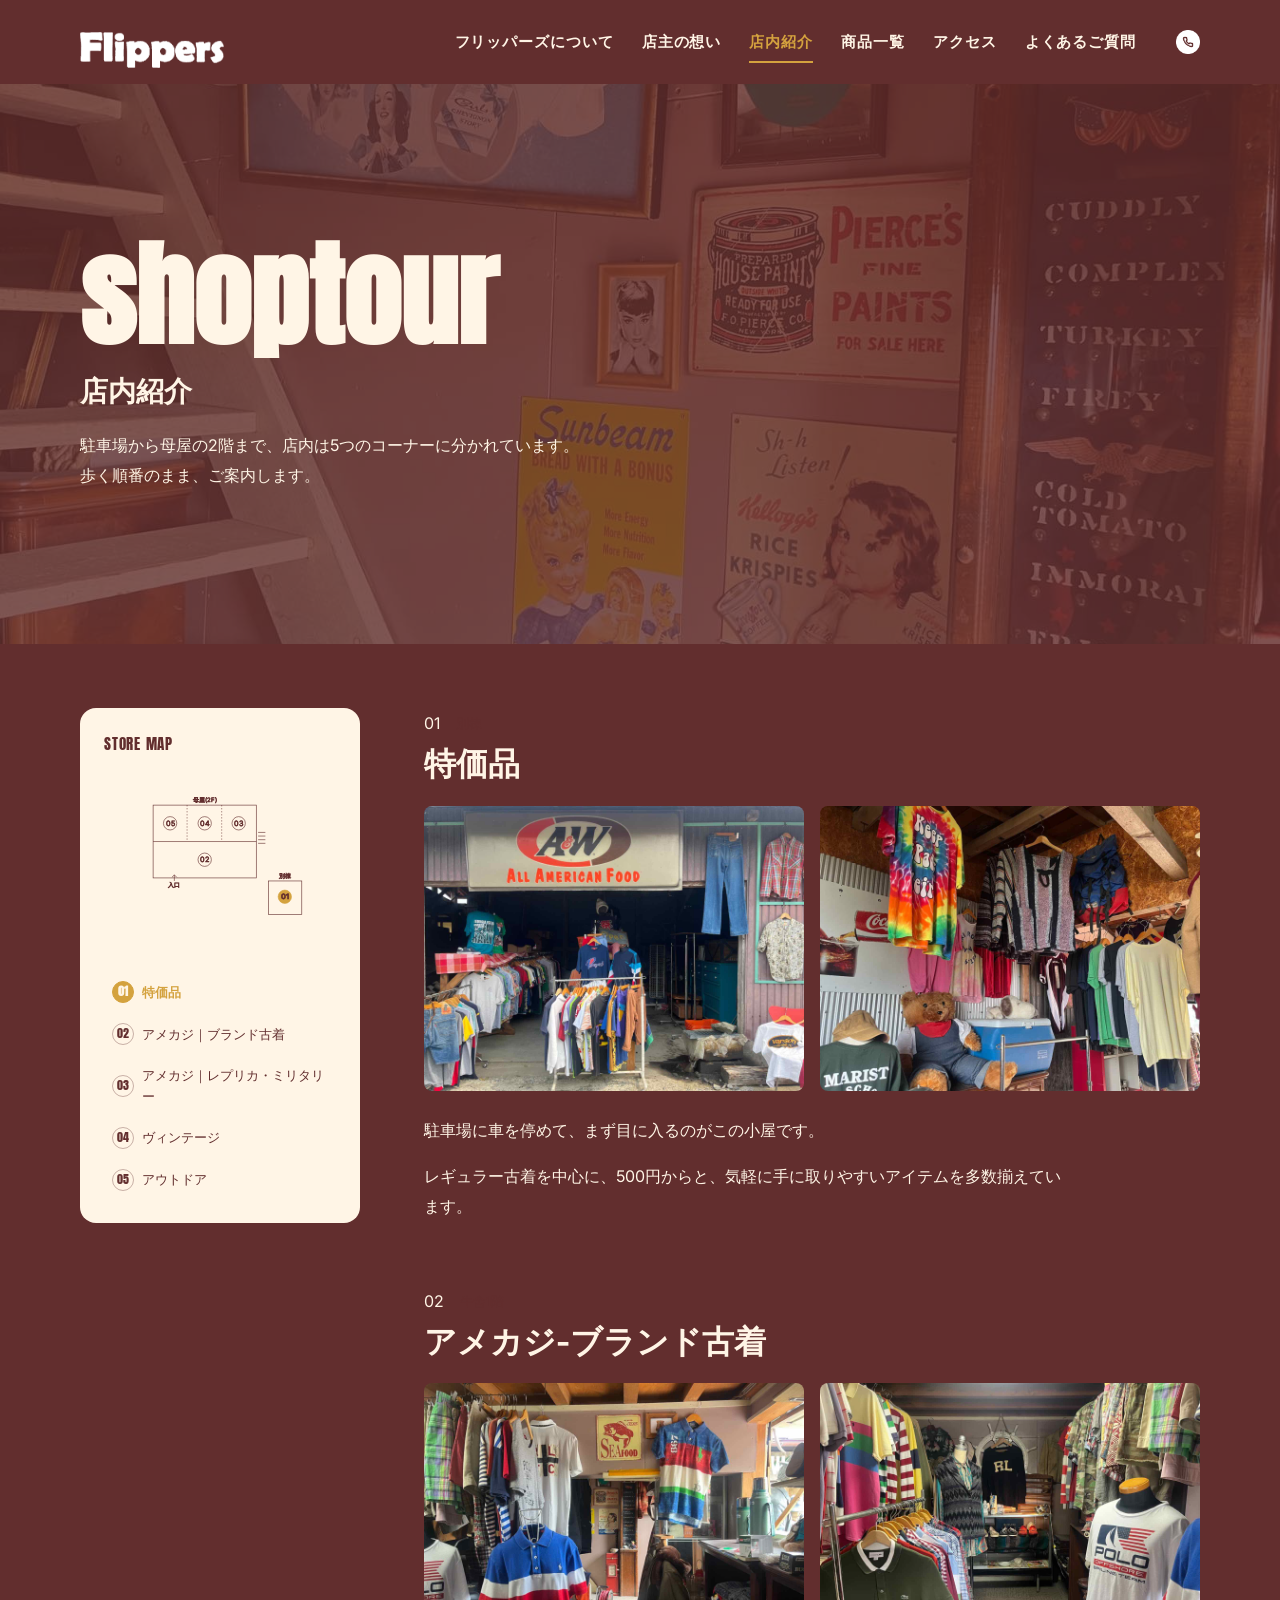
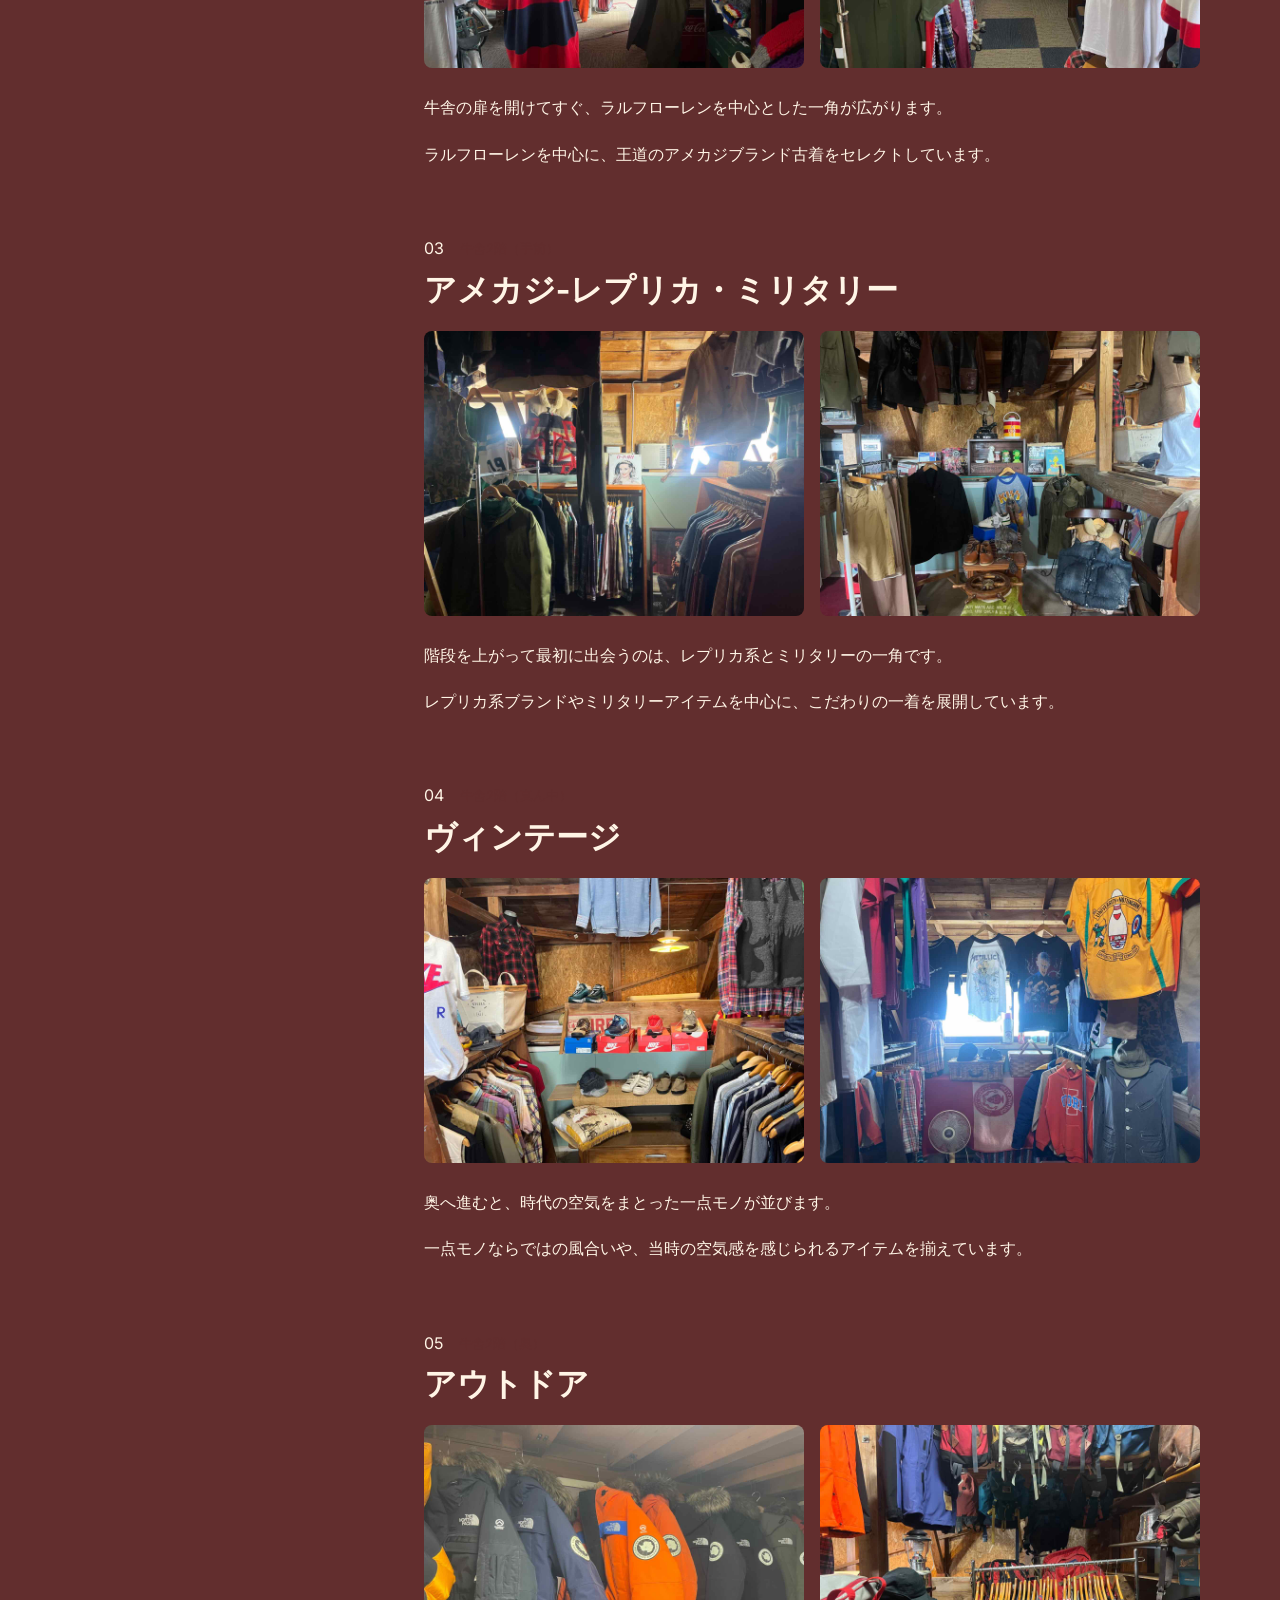
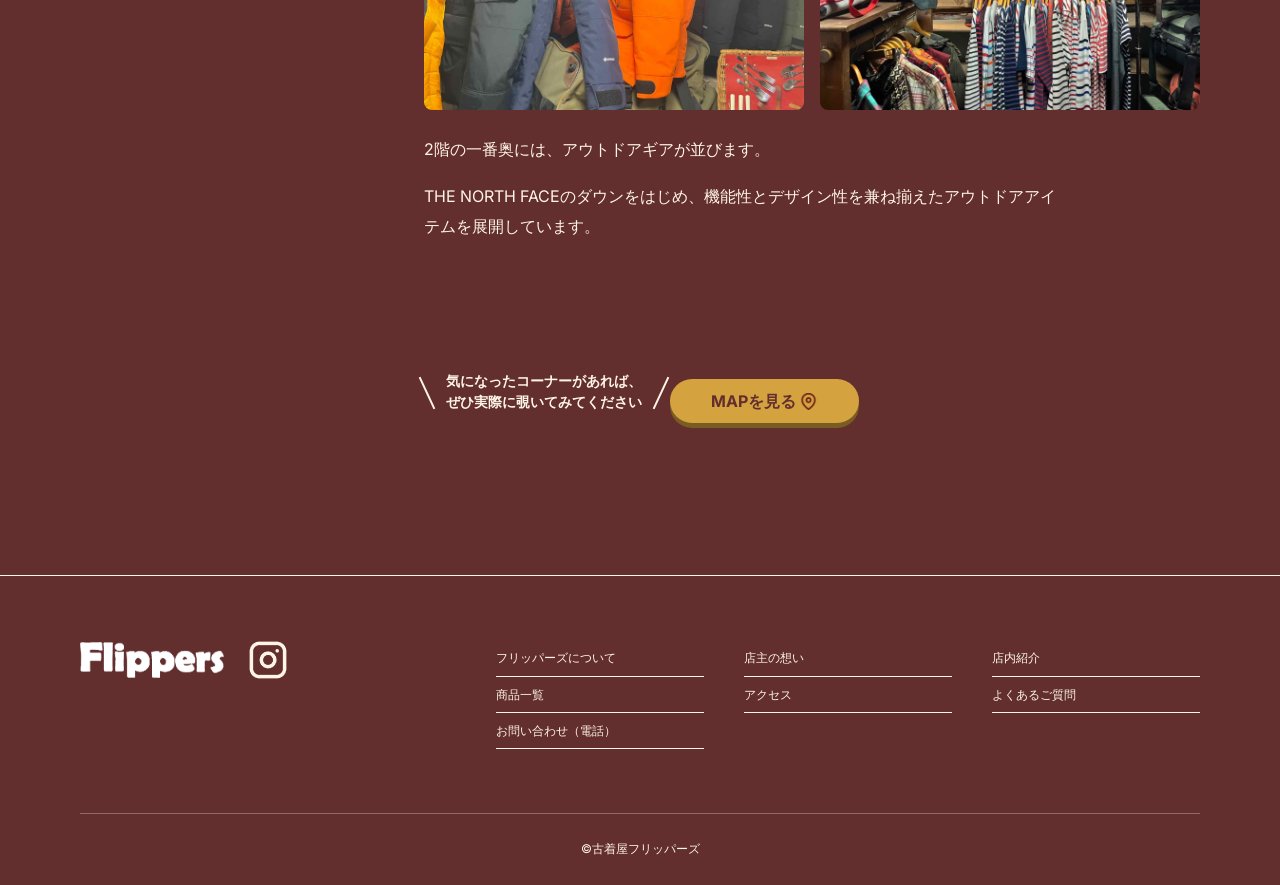
==== About.html @ 7cb89eba "PC版レスポンシブ修正とレビュー指摘の対応 - FV: ナビを日本語のみに、営業時間をスマホ同様のグラデーション帯に - About: テキスト左・写真右、店内散策を1枚ずつ表示 - 店内紹介のMAP" ====
<!DOCTYPE html>
<html lang="ja">

<head>
    <meta charset="UTF-8">
    <meta name="viewport" content="width=device-width, initial-scale=1.0">
    <title>店内紹介｜古着屋フリッパーズ（宮城県登米市）</title>
    <meta name="description" content="牛舎を改装した古着屋フリッパーズの店内を、歩く順番にご紹介。1階・2階・別棟のコーナーと店内マップで、来店前に雰囲気をつかめます。">
    <meta property="og:type" content="website">
    <meta property="og:site_name" content="古着屋フリッパーズ">
    <meta property="og:title" content="店内紹介｜古着屋フリッパーズ（宮城県登米市）">
    <meta property="og:description" content="牛舎を改装した古着屋フリッパーズの店内を、歩く順番にご紹介。1階・2階・別棟のコーナーと店内マップで、来店前に雰囲気をつかめます。">
    <meta property="og:image" content="images/shoptour.top.jpg">
    <link rel="preconnect" href="https://fonts.googleapis.com">
    <link rel="preconnect" href="https://fonts.gstatic.com" crossorigin>
    <link rel="stylesheet" href="https://fonts.googleapis.com/css2?family=Anton&family=Inter:wght@400;700&display=swap">
    <link rel="icon" href="images/logo.png">
    <link rel="stylesheet" href="./About.css?v=4">
    <link rel="stylesheet" href="./common.css?v=4">
    <script src="https://code.jquery.com/jquery-3.7.1.min.js"></script>
    <script src="https://cdn.jsdelivr.net/npm/swiper@11/swiper-bundle.min.js"></script>
    <script src="java.js?v=4" defer></script>
</head>

<body>
    <!-- ヘッダー -->
    <header id="header">
        <button class="menu-button" aria-expanded="false" aria-controls="drawer">
            <span></span>
            <span></span>
            <span></span>
        </button>

        <div class="drawer-scrim" aria-hidden="true"></div>

        <nav id="drawer" class="drawer" aria-hidden="true">
            <div class="menu-button-flex">
                <!-- 閉じるボタン -->
                <button class="menu-close" aria-label="メニューを閉じる">
                    <span></span>
                    <span></span>
                </button>

                <a href="./index.html"><img src="images/logo.png" class="logo" alt="FLIPPERS"></a>
            </div>

            <ul>
                <li class="menu-button-list"><a href="./index.html#about">フリッパーズについて</a></li>
                <li class="menu-button-list"><a href="./index.html#message">店主の想い</a></li>
                <li class="menu-button-list"><a href="./About.html">店内紹介</a></li>
                <li class="menu-button-list"><a href="./item.html">商品一覧</a></li>
                <li class="menu-button-list"><a href="./index.html#access">アクセス</a></li>
                <li class="menu-button-list"><a href="./index.html#question">よくあるご質問</a></li>
            </ul>
            <div class="menu-button-sns"><a
                    href="https://www.instagram.com/flippers.2013?igsi=MXhiY3dkOThjYTZrcA%3D%3D&utm_source=qr">
                    <img src="images/Instagram.png" alt="sns"></a></div>
        </nav>
        <h1>
            <a href="./index.html"><img src="images/logo.png" class="logo" alt="FLIPPERS"></a>
        </h1>
        <nav class="gnav" aria-label="グローバルナビ">
            <ul class="gnav-list">
                <li><a href="./index.html#about"><span class="gnav-ja">フリッパーズについて</span></a></li>
                <li><a href="./index.html#message"><span class="gnav-ja">店主の想い</span></a></li>
                <li><a href="./About.html" aria-current="page"><span class="gnav-ja">店内紹介</span></a></li>
                <li><a href="./item.html"><span class="gnav-ja">商品一覧</span></a></li>
                <li><a href="./index.html#access"><span class="gnav-ja">アクセス</span></a></li>
                <li><a href="./index.html#question"><span class="gnav-ja">よくあるご質問</span></a></li>
            </ul>
        </nav>
        <a href="tel:00000000000" class="phone-link" aria-label="電話をかける（000-0000-0000）"><img src="images/phone.png" class="phone" alt=""></a>

    </header>
    <!-- ヘッダー -->
    <!-- mv -->
    <main>

        <section class="mv">
            <img src="images/shoptour.top.jpg" alt="top">
            <div class="title-box">
                <h2 class="mv-title">shoptour
                </h2>
                <h3 class="sub-title">店内紹介</h3>
                <p class="title-box-text">駐車場から母屋の2階まで、店内は5つのコーナーに分かれています。
                    <br>歩く順番のまま、ご案内します。
                </p>
            </div>

        </section>
        <!-- mv -->
        <!-- メイン -->
        <div class="shop-layout">
            <aside class="sidebar" aria-label="店内マップ">
                <div class="sidebar-title">STORE MAP</div>
                <div class="fm-wrap">
                    <svg width="100%" viewBox="0 0 290 200">
                        <rect x="15" y="15" width="170" height="120" fill="none" stroke="var(--line)" stroke-width="1" />
                        <line x1="15" y1="75" x2="185" y2="75" stroke="var(--line)" stroke-width="1" />
                        <line x1="71" y1="15" x2="71" y2="75" stroke="var(--line)" stroke-width="1"
                            stroke-dasharray="2 3" />
                        <line x1="128" y1="15" x2="128" y2="75" stroke="var(--line)" stroke-width="1"
                            stroke-dasharray="2 3" />
                        <path d="M188 60L200 60M188 66L200 66M188 72L200 72M188 78L200 78" stroke="var(--ink-soft)"
                            stroke-width="1" />
                        <rect x="205" y="140" width="55" height="55" fill="none" stroke="var(--line)" stroke-width="1" />
                        <text x="100" y="10" text-anchor="middle" font-size="10" fill="var(--ink-soft)">母屋(2F)</text>
                        <text x="232" y="135" text-anchor="middle" font-size="10" fill="var(--ink-soft)">別棟</text>
                        <text x="50" y="150" text-anchor="middle" font-size="10" fill="var(--ink-soft)">入口</text>
                        <line x1="50" y1="140" x2="50" y2="130" stroke="#622E2E" stroke-width="1" />
                        <path d="M46 134 L50 130 L54 134" fill="none" stroke="#622E2E" stroke-width="1" />

                        <g class="fm-marker" id="fm1-01" data-corner="01">
                            <circle cx="232" cy="166" r="11" /><text x="233" y="170" text-anchor="middle">01</text>
                        </g>
                        <g class="fm-marker" id="fm1-02" data-corner="02">
                            <circle cx="100" cy="105" r="11" /><text x="100" y="109" text-anchor="middle">02</text>
                        </g>
                        <g class="fm-marker" id="fm1-03" data-corner="03">
                            <circle cx="156" cy="45" r="11" /><text x="156" y="49" text-anchor="middle">03</text>
                        </g>
                        <g class="fm-marker" id="fm1-04" data-corner="04">
                            <circle cx="100" cy="45" r="11" /><text x="100" y="49" text-anchor="middle">04</text>
                        </g>
                        <g class="fm-marker" id="fm1-05" data-corner="05">
                            <circle cx="43" cy="45" r="11" /><text x="43" y="49" text-anchor="middle">05</text>
                        </g>
                    </svg>
                </div>
                <ul class="fm-nav fm-nav-side">
                    <li><a href="#sec01" data-corner="01"><span class="num">01</span>特価品</a></li>
                    <li><a href="#sec02" data-corner="02"><span class="num">02</span>アメカジ｜ブランド古着</a></li>
                    <li><a href="#sec03" data-corner="03"><span class="num">03</span>アメカジ｜レプリカ・ミリタリー</a></li>
                    <li><a href="#sec04" data-corner="04"><span class="num">04</span>ヴィンテージ</a></li>
                    <li><a href="#sec05" data-corner="05"><span class="num">05</span>アウトドア</a></li>
                </ul>
            </aside>
            <div class="shop-content">
                <section class="shop-box" id="sec01">
                    <p class="sec-number">01 <span class="wrapper">別棟</span></p>
                    <h3 class="sub-title">特価品</h3>
                    <div class="img-flex">
                        <img loading="lazy" src="images/About2.jpeg" alt="特価品１">
                        <img loading="lazy" src="images/shoptour.tokkahin.jpg" alt="特価品２">
                    </div>
                    <p class="shop-box-text">駐車場に車を停めて、まず目に入るのがこの小屋です。</p>
                    <p>レギュラー古着を中心に、500円からと、気軽に手に取りやすいアイテムを多数揃えています。</p>
                </section>

                <section class="shop-box" id="sec02">
                    <p class="sec-number">02 <span class="wrapper">牛舎1階</span></p>
                    <h3 class="sub-title">アメカジ-ブランド古着</h3>
                    <div class="img-flex">
                        <img loading="lazy" src="images/shoptour.amekaji.jpeg" alt="アメカジ１">
                        <img loading="lazy" src="images/About3.jpeg" alt="アメカジ２">
                    </div>
                    <p class="shop-box-text">牛舎の扉を開けてすぐ、ラルフローレンを中心とした一角が広がります。</p>
                    <p>ラルフローレンを中心に、王道のアメカジブランド古着をセレクトしています。</p>
                </section>

                <section class="shop-box" id="sec03">
                    <p class="sec-number">03 <span class="wrapper">牛舎2階（手前）</span></p>
                    <h3 class="sub-title">アメカジ-レプリカ・ミリタリー</h3>
                    <div class="img-flex">
                        <img loading="lazy" src="images/shoptour.amekaji2.jpeg" alt="アメカジ3">
                        <img loading="lazy" src="images/shoptour.amekaji3.jpg" alt="アメカジ4">
                    </div>
                    <p class="shop-box-text">階段を上がって最初に出会うのは、レプリカ系とミリタリーの一角です。</p>
                    <p>レプリカ系ブランドやミリタリーアイテムを中心に、こだわりの一着を展開しています。</p>
                </section>

                <section class="shop-box" id="sec04">
                    <p class="sec-number">04 <span class="wrapper">牛舎2階（真ん中）</span></p>
                    <h3 class="sub-title">ヴィンテージ</h3>
                    <div class="img-flex">
                        <img loading="lazy" src="images/shoptour.vintage.jpeg" alt="ヴィンテージ１">
                        <img loading="lazy" src="images/shoptour.vintage2.jpeg" alt="ヴィンテージ２">
                    </div>
                    <p class="shop-box-text">奥へ進むと、時代の空気をまとった一点モノが並びます。</p>
                    <p>一点モノならではの風合いや、当時の空気感を感じられるアイテムを揃えています。</p>
                </section>

                <section class="shop-box" id="sec05">
                    <p class="sec-number">05 <span class="wrapper">牛舎2階（奥）</span></p>
                    <h3 class="sub-title">アウトドア</h3>
                    <div class="img-flex">
                        <img loading="lazy" src="images/About4.jpeg" alt="アウトドア１">
                        <img loading="lazy" src="images/shoptour.outdor.jpeg" alt="アウトドア２">
                    </div>
                    <p class="shop-box-text">2階の一番奥には、アウトドアギアが並びます。</p>
                    <p>THE NORTH FACEのダウンをはじめ、機能性とデザイン性を兼ね揃えたアウトドアアイテムを展開しています。</p>
                </section>
            </div>
        </div>
    </main>

    <div class="about-cta-box">
        <p class="cta-text">気になったコーナーがあれば、
            <br>ぜひ実際に覗いてみてください
        </p>

        <div class="about-cta-btn">
            <a href="https://maps.app.goo.gl/2Ac7h8dpWxdJpaqP6" class="map">MAPを見る
                <img src="images/Map pin.png" class="map-icon" alt="map-icon">
            </a>
        </div>
    </div>

    <!-- モバイル向け: フローティングボタン + モーダル -->
    <button class="map-fab" id="map-fab-btn"><i>&#9737;</i>MAP</button>

    <div class="map-modal-overlay" id="map-modal-overlay">
        <div class="map-modal-box">
            <button class="map-modal-close" id="map-modal-close">×</button>
            <div class="sidebar-title">STORE MAP</div>
            <div class="fm-wrap">
                <svg width="100%" viewBox="0 0 290 200">
                    <rect x="15" y="15" width="170" height="120" fill="none" stroke="var(--line)" stroke-width="1" />
                    <line x1="15" y1="75" x2="185" y2="75" stroke="var(--line)" stroke-width="1" />
                    <line x1="71" y1="15" x2="71" y2="75" stroke="var(--line)" stroke-width="1"
                        stroke-dasharray="2 3" />
                    <line x1="128" y1="15" x2="128" y2="75" stroke="var(--line)" stroke-width="1"
                        stroke-dasharray="2 3" />
                    <path d="M188 60L200 60M188 66L200 66M188 72L200 72M188 78L200 78" stroke="var(--ink-soft)"
                        stroke-width="1" />
                    <rect x="205" y="140" width="55" height="55" fill="none" stroke="var(--line)" stroke-width="1" />
                    <text x="100" y="10" text-anchor="middle" font-size="10" fill="var(--ink-soft)">母屋(2F)</text>
                    <text x="232" y="135" text-anchor="middle" font-size="10" fill="var(--ink-soft)">別棟</text>
                    <text x="50" y="150" text-anchor="middle" font-size="10" fill="var(--ink-soft)">入口</text>
                    <line x1="50" y1="140" x2="50" y2="130" stroke="#622E2E" stroke-width="1" />
                    <path d="M46 134 L50 130 L54 134" fill="none" stroke="#622E2E" stroke-width="1" />

                    <g class="fm-marker fm-marker-modal" id="fm2-01" data-corner="01">
                        <circle cx="232" cy="166" r="11" /><text x="233" y="170" text-anchor="middle">01</text>
                    </g>
                    <g class="fm-marker fm-marker-modal" id="fm2-02" data-corner="02">
                        <circle cx="100" cy="105" r="11" /><text x="100" y="109" text-anchor="middle">02</text>
                    </g>
                    <g class="fm-marker fm-marker-modal" id="fm2-03" data-corner="03">
                        <circle cx="156" cy="45" r="11" /><text x="156" y="49" text-anchor="middle">03</text>
                    </g>
                    <g class="fm-marker fm-marker-modal" id="fm2-04" data-corner="04">
                        <circle cx="100" cy="45" r="11" /><text x="100" y="49" text-anchor="middle">04</text>
                    </g>
                    <g class="fm-marker fm-marker-modal" id="fm2-05" data-corner="05">
                        <circle cx="43" cy="45" r="11" /><text x="43" y="49" text-anchor="middle">05</text>
                    </g>
                </svg>
            </div>
            <ul class="fm-nav fm-nav-modal">
                <li><a href="#sec01" data-corner="01"><span class="num">01</span>特価品</a></li>
                <li><a href="#sec02" data-corner="02"><span class="num">02</span>アメカジ｜ブランド古着</a></li>
                <li><a href="#sec03" data-corner="03"><span class="num">03</span>アメカジ｜レプリカ・ミリタリー</a></li>
                <li><a href="#sec04" data-corner="04"><span class="num">04</span>ヴィンテージ</a></li>
                <li><a href="#sec05" data-corner="05"><span class="num">05</span>アウトドア</a></li>
            </ul>
        </div>
    </div>

    <!-- メイン -->
    <!-- フッター -->
    <footer id="footer">
        <div class="wrapper">
            <a href="./index.html"><img src="images/logo.png" class="logo" alt="logo"></a>
            <a href="https://www.instagram.com/flippers.2013?igsi=MXhiY3dkOThjYTZrcA%3D%3D&utm_source=qr">
                <img src="images/Instagram.png" alt="icon"></a>
        </div>
        <nav>
            <ul class="footer-list">
                <li><a href="./index.html#about">フリッパーズについて</a></li>
                <li><a href="./index.html#message">店主の想い</a></li>
                <li><a href="./About.html">店内紹介</a></li>
                <li><a href="./item.html">商品一覧</a></li>
                <li><a href="./index.html#access">アクセス</a></li>
                <li><a href="./index.html#question">よくあるご質問</a></li>
                <li><a href="tel:00000000000">お問い合わせ（電話）</a></li>
            </ul>
        </nav>
        <p class="copy">&copy;古着屋フリッパーズ</p>
    </footer>
    <!-- フッター -->

</body>

</html>
---- About.css ----
/* マップ（PCサイドバー・スマホモーダル共通）で使う色。モーダルはスマホでも使うので :root で定義する */
:root {
    --maroon: #622E2E;
    --cream: #FFF5E6;
    --cream-deep: #F5E6CC;
    --line: rgba(98, 46, 46, .35);
    --ink-soft: #622E2E;
    --serif-en: "Anton", Impact, sans-serif;
}

@charset "UTF-8";

* {
    margin: 0;
    padding: 0;
    box-sizing: border-box;
}


body {
    font-family: "Inter", sans-serif;
    color: #FFF5E6;
    background-color: #622E2E;
    line-height: 1.6;
    width: 100%;
}

a {
    text-decoration: none;
    color: #FFF5E6;
}

img {
    max-width: 100%;
    vertical-align: bottom;
    height: auto;
}

ul {
    list-style: none;
}


h3 {
    font-size: 24px;
}

p {
    font-size: 16px;
}

/* mv */

.img-flex {
    margin-top: var(--space-16);
    display: flex;
    gap: var(--space-8);
}

.img-flex img {
    width: calc(50% - var(--space-8) / 2);
}


/* メイン */

.shop-box {
    padding-top: var(--space-64);
    padding-inline: var(--space-24);
}

.img-flex ~ p {
    padding-top: var(--space-16);
}

.img-flex + p {
    padding-top: var(--space-24);
}

.sec-number {
    display: flex;
    align-items: center;
    gap: var(--space-8);
}

/* フッターの .wrapper と衝突しないよう番号ラベルに限定 */
.sec-number .wrapper {
    color: #622E2E;
    display: inline-block;
    padding-inline: var(--space-8);
    font-size: 13px;
}

/* 左の棒 */
.cta-text {
    position: relative;
    display: inline-block;
    padding-inline: var(--space-24);
}

/* 文字の幅に合わせて棒を置く（文言が変わっても重ならない） */
.cta-text::before,
.cta-text::after {
    content: "";
    position: absolute;
    top: 50%;
    width: 2px;
    height: 35px;
    background-color: #FFF5E6;
}

.cta-text::before {
    left: var(--space-4);
    transform: translateY(-50%) rotate(-25deg);
}

.cta-text::after {
    right: var(--space-4);
    transform: translateY(-50%) rotate(25deg);
}

.about-cta-box {
    text-align: center;
    padding-block: var(--space-64);

}

.about-cta-btn {
    padding-bottom: var(--space-24);
    text-align: center;
    display: inline-block;
}

/* メイン */

/* ====================
   STORE MAP
==================== */

.sidebar {
    display: none;
}

/* スマホMAPボタン */
.map-fab {
    display: flex;
    /* ← スマホでは最初から表示 */
    position: fixed;
    right: var(--space-16);
    bottom: var(--space-16);
    z-index: 70;
    width: 58px;
    height: 58px;
    border-radius: 50%;
    background-color: #FFF5E6;
    color: #622E2E;
    align-items: center;
    justify-content: center;
    flex-direction: column;
    gap: var(--space-4);
    font-size: 10px;
    letter-spacing: .03em;
    box-shadow: 0 6px 18px rgba(20, 10, 8, 0.32);
    border: none;
    cursor: pointer;
}

.map-fab i {
    font-size: 16px;
    font-style: normal;
}

.sidebar-title {
    font-family: var(--serif-en);
    font-size: 15px;
    color: var(--maroon);
    letter-spacing: .05em;
    margin-bottom: var(--space-16);
}

.fm-wrap {
    margin-bottom: var(--space-24);
    background-color: #FFF5E6;
    padding-block: var(--space-24);
    padding-inline: var(--space-40) var(--space-16);
}

/* マップの線 */
.fm-wrap svg * {
    stroke: #622E2E;
}

/* マーカー */
.fm-marker {
    cursor: pointer;
}

.fm-marker circle {
    fill: #FFF5E6;
    stroke: #622E2E;
    stroke-width: 1;
}

.fm-marker text {
    fill: #622E2E;
    font-size: 12px;
}

/* 選択中のマーカー */
.fm-marker.active circle {
    fill: #D4A72C;
    stroke: #D4A72C;
    animation: mapGlow 1.5s ease-in-out infinite;
}

.fm-marker.active text {
    fill: #622E2E;
    font-weight: 700;
}

/* 光るアニメーション */
@keyframes mapGlow {

    0%,
    100% {
        opacity: 1;
        filter: drop-shadow(0 0 0px #D4A72C);
    }

    50% {
        opacity: 0.75;
        filter: drop-shadow(0 0 6px #D4A72C);
    }
}

/* フロア一覧 */
.fm-nav {
    list-style: none;
    display: flex;
    flex-direction: column;
    gap: var(--space-4);
}

.fm-nav li a {
    display: flex;
    align-items: center;
    gap: var(--space-8);
    padding: var(--space-8);
    border-radius: 8px;
    font-size: 13px;
    color: var(--ink-soft);
    transition: background .2s ease, color .2s ease;
}

.fm-nav li a:hover {
    background: var(--cream-deep);
}

.fm-nav li a.active {
    color: #D4A72C;
    font-weight: 700;
}

.fm-nav li a .num {
    font-family: var(--serif-en);
    font-size: 12px;
    width: 22px;
    height: 22px;
    border-radius: 50%;
    border: 1px solid var(--line);
    display: flex;
    align-items: center;
    justify-content: center;
    flex-shrink: 0;
    transition: background .2s ease, border-color .2s ease, color .2s ease;
}

.fm-nav li a.active .num {
    background: #D4A72C;
    border-color: #D4A72C;
    color: #FFF5E6;
}

/* モーダル */
.map-modal-overlay {
    display: none;
    position: fixed;
    inset: 0;
    z-index: 1100; /* ヘッダー(1000)より前に出す */
    background: rgba(20, 10, 8, 0.6);
    align-items: flex-end;
    justify-content: center;
}

.map-modal-box {
    background: var(--cream);
    border-radius: 20px 20px 0 0;
    width: 100%;
    max-width: 480px;
    padding: var(--space-24);
    max-height: 82vh;
    overflow-y: auto;
    position: relative;
}

.map-modal-close {
    position: absolute;
    right: var(--space-16);
    top: var(--space-16);
    width: 32px;
    height: 32px;
    border-radius: 50%;
    border: 1px solid var(--line);
    display: flex;
    align-items: center;
    justify-content: center;
    font-size: 20px;
    line-height: 1;
    color: #622E2E;
    background: #FFF5E6;
    cursor: pointer;
}

/* ====================
   Tablet：768px以上
==================== */
@media (min-width: 768px) {
    .shop-box {
        padding-inline: var(--pad-inline);
    }
}

/* ====================
   PC：1024px以上
==================== */
@media (min-width: 1024px) {
    .map-fab {
        display: none;
    }

    .shop-layout {
        display: grid;
        grid-template-columns: 280px 1fr;
        column-gap: var(--space-64);
        padding-inline: var(--pad-inline);
    }

    .shop-content {
        min-width: 0;
    }

    /* サイドバーのマップ */
    .sidebar {
        display: block;
        position: sticky;
        top: calc(var(--header-h) + var(--space-40));
        align-self: start;
        margin-top: var(--space-64);
        background: #FFF5E6;
        border-radius: 16px;
        padding: var(--space-24);
    }

    .sidebar .fm-marker.active circle {
        fill: #D4A23E;
        stroke: #D4A23E;
    }

    .sidebar .fm-nav li a.active {
        color: #D4A23E;
    }

    .sidebar .fm-nav li a.active .num {
        background: #D4A23E;
        border-color: #D4A23E;
    }

    /* 各コーナー */
    .shop-box {
        padding-inline: 0;
    }

    .shop-box .sub-title {
        font-size: 32px;
    }

    .shop-box p {
        max-width: 40em;
    }

    .img-flex {
        gap: var(--space-16);
    }

    .img-flex img {
        width: calc(50% - var(--space-16) / 2);
        aspect-ratio: 4 / 3;
        object-fit: cover;
        border-radius: 8px;
    }

    .about-cta-box {
        padding-block: var(--section-y);
    }
}
---- common.css ----
@charset "UTF-8";

/* 余白スケール（4・8・16・24・40・64 の6段のみ使用） */
:root {
    --space-4: 4px;
    --space-8: 8px;
    --space-16: 16px;
    --space-24: 24px;
    --space-40: 40px;
    --space-64: 64px;

    /* 固定ヘッダーの高さ（中身52px + 上下余白） */
    --header-h: calc(52px + var(--space-16) * 2);

    /* PC用（128はセクション上下の余白のみに使う） */
    --space-128: 128px;
    --content-max: 1120px;
    --section-y: var(--space-64);
    /* 全幅要素にだけ使う（% は包含ブロックの幅で解決される） */
    --pad-inline: var(--space-24);
}

@media (min-width: 768px) {
    :root {
        --pad-inline: var(--space-40);
    }
}

@media (min-width: 1024px) {
    :root {
        --section-y: var(--space-128);
        --pad-inline: max(var(--space-40), calc((100% - var(--content-max)) / 2));
    }
}

/* ページ内リンクで見出しがヘッダーに隠れないように */
html {
    scroll-padding-top: var(--header-h);
}

* {
    margin: 0;
    padding: 0;
    box-sizing: border-box;
}

a {
    text-decoration: none;
    color: #FFF5E6;
}

img {
    max-width: 100%;
    vertical-align: bottom;
    height: auto;
}

body {
    font-family: "Inter", sans-serif;
}

ul {
    list-style: none;
}

h2 {
    font-family: "Anton", "Impact", sans-serif;
    font-size: 80px;
    line-height: 100%;
}

h3 {
    font-size: 24px;
}

h4 {
    font-size: 15px;
    font-weight: normal;
    border-bottom: 1px solid #FFF5E6;
    display: inline-block;
}


p {
    font-size: 16px;
    line-height: 1.7;
}

/* 余白の階層
   64: セクション同士 / 40: 見出し→中身・ブロック同士 / 24: ブロック内の要素同士
   16: 関連する要素同士 / 8: 密接な要素同士 / 4: 微調整 */

section > .title-box,
.red-box > .title-box {
    margin-bottom: var(--space-40);
}

.text-box,
.title-box {
    padding-inline: var(--space-24);
    width: 100%;
}

/* ヘッダー */


header{
    position: fixed;
    top: 0;
    left: 0;
    width: 100%;
    z-index: 1000;
}
.menu-button-flex {
    display: flex;
    align-items: center;
    padding: var(--space-8);
    gap: var(--space-8);
    border-bottom: 1px solid #FFF5E6;
}

.menu-button {
    width: 40px;
    height: 40px;
    border: none;
    background: none;
    display: flex;
    flex-direction: column;
    justify-content: center;
    gap: var(--space-4);
}

.menu-close {
    width: 40px;
    height: 40px;
    border: none;
    background: none;
    position: relative;
    cursor: pointer;
}

.menu-close span {
    position: absolute;
    top: 50%;
    left: 50%;
    width: 24px;
    height: 2px;
    background: #FFF5E6;
}

.menu-close span:first-child {
    transform: translate(-50%, -50%) rotate(45deg);
}

.menu-close span:last-child {
    transform: translate(-50%, -50%) rotate(-45deg);
}

.menu-button span {
    display: block;
    width: 24px;
    height: 2px;
    background: #F2EBDC;
}

.menu-button-sns {
    text-align: center;
}

.menu-button-list {
    padding: var(--space-24);
}


/* スクリム */

.drawer-scrim {

    position: fixed;

    inset: 0;

    background: rgba(0, 0, 0, 0.4);

    opacity: 0;

    visibility: hidden;

    transition: 0.3s;

}

/* ドロワー */

.drawer {

    position: fixed;

    top: 0;

    left: 0;

    width: 280px;

    height: 100vh;

    background: #622E2E;

    transform: translateX(-100%);

    transition: transform 0.3s;

    z-index: 1001;

}

/* 開いた状態 */

.drawer.is-open {

    transform: translateX(0);

}

.drawer-scrim.is-open {

    opacity: 1;

    visibility: visible;

}

.sr-only {

    position: absolute;

    width: 1px;

    height: 1px;

    padding: 0;

    margin: -1px;

    overflow: hidden;

    clip: rect(0, 0, 0, 0);

    white-space: nowrap;

    border: 0;

}

#header {
    width: 100%;
    background-color: #622E2E;
    display: flex;
    justify-content: space-between;
    align-items: center;
    height: var(--header-h);
    padding: var(--space-16) var(--space-24);
}

.logo {
    width: auto;
    height: 36px; /* 余白を切り詰めた画像なので、文字の大きさは以前と同じ */
}

.menu {
    width: 30px;
}

.phone {
    width: 30px;
}

.phone-link {
    display: flex;
}

/* PC用グローバルナビ（スマホではハンバーガーを使う） */
.gnav {
    display: none;
}

/* ヘッダー */

/* cta */
.map {
    padding: var(--space-8) var(--space-40);
    min-height: 44px; /* タップしやすい最小の高さ */
    background: #D4A23E;
    color: #622E2E; /* クリーム文字だとマスタード上で読みにくいため */
    font-weight: bold;
    border-radius: 50px;
    white-space: nowrap;
    box-shadow: 0px 5px 0px rgba(121, 92, 34, 1);
    display: flex;
    gap: var(--space-4);
    justify-content: center;
    align-items: center;
}

.cta-text {
    padding-bottom: var(--space-4);
    font-size: 13px;
    line-height: 1.5;
    font-weight: bold;
}

.cta-btn-icon,
.map-icon {
    width: 15%;
}

/* 白いピン画像を文字色（マルーン）に寄せる */
.map-icon {
    filter: brightness(0) invert(19%) sepia(25%) saturate(2000%) hue-rotate(325deg);
}

main{
    padding-top: var(--header-h);
}

/* フッター */
#footer {
    background-color: #622E2E;
    padding: var(--space-40) var(--space-24);
    border-top: 1px solid #FFF5E6;

}

.footer-list li {
    border-bottom: 1px solid #FFF5E6;
    font-size: 12px;
}

#footer p {
    color: #FFF5E6;
    font-size: 15px;
    padding-block: var(--space-8) var(--space-24);
}

.wrapper {
    display: flex;
    align-items: center;
    justify-content: space-between;
}

.footer-list li {
    border-bottom: 1px solid #FFF5E6;
    font-size: 12px;
    padding-block: var(--space-8);
}

.copy {
    text-align: center;
    padding-block: var(--space-16);
}

/* フッター */


/* AboutとItemのmv */
.mv {
    position: relative;
}

.mv .title-box {
    position: absolute;
    top: 50%;
    left: 50%;
    transform: translate(-50%, -50%);
    text-align: left;
    color: #FFF5E6;
    display: flex;
    gap: var(--space-16);
    flex-direction: column;
}

.mv-title {
    font-family: "Anton", "Impact", sans-serif;
    font-size: 80px;
    line-height: 100%;
}

.mv img {
    position: relative;
    opacity: 0.2;
}

/* 商品カード */
.item-list {
    display: grid;
    grid-template-columns: repeat(2, 1fr);
    gap: var(--space-24);
    padding-inline: var(--space-24);
    padding-top: var(--space-24);
}

.item-card {
    cursor: pointer;
}

.item-card p {
    margin-top: var(--space-8);
}

.item-modal-overlay {
    display: none;
    position: fixed;
    inset: 0;
    z-index: 1100; /* ヘッダー(1000)より前に出す */
    background: rgba(20, 10, 8, 0.68);
    align-items: center;
    justify-content: center;
    padding: var(--space-24);
}

.item-modal-box {
    position: relative;
    background: #622E2E;
    border-radius: 14px;
    max-width: 420px;
    width: 100%;
    padding: var(--space-24);
    display: flex;
    flex-direction: column;
    align-items: center;
}

.item-modal-close {
    position: absolute;
    top: var(--space-16);
    right: var(--space-16);
    width: 32px;
    height: 32px;
    border-radius: 50%;
    border: 1px solid rgba(255, 245, 230, 0.5);
    background: none;
    display: flex;
    align-items: center;
    justify-content: center;
    font-size: 15px;
    cursor: pointer;
    color: #FFF5E6;
}

.item-modal-photo {
    width: 100%;
    border-radius: 8px;
}

.item-modal-nav {
    position: absolute;
    top: 50%;
    transform: translateY(-50%);
    width: 38px;
    height: 38px;
    border-radius: 50%;
    border: 1px solid rgba(43, 27, 22, 0.14);
    background: #F2EBDC;
    display: flex;
    align-items: center;
    justify-content: center;
    font-size: 16px;
    cursor: pointer;
    z-index: 2;
    color: #2B1B16;
}

.item-modal-nav.prev {
    left: -8px;
}

.item-modal-nav.next {
    right: -8px;
}

.item-modal-info {
    margin-top: var(--space-16);
    text-align: center;
}

.item-modal-desc {
    color: #F2EBDC;
}

/* ====================
   Tablet：768px以上
==================== */
@media (min-width: 768px) {
    #header,
    #footer {
        padding-inline: var(--pad-inline);
    }

    .title-box,
    .text-box,
    .item-list,
    .sns-img,
    .accordion,
    .red-box-title {
        padding-inline: var(--pad-inline);
    }

    .item-list {
        grid-template-columns: repeat(3, 1fr);
    }

    .footer-list {
        display: grid;
        grid-template-columns: repeat(2, 1fr);
        column-gap: var(--space-40);
    }
}

/* ====================
   PC：1024px以上
==================== */
@media (min-width: 1024px) {

    /* ヘッダー */
    .menu-button,
    .drawer,
    .drawer-scrim {
        display: none;
    }

    #header {
        justify-content: flex-start;
        padding-inline: var(--pad-inline);
    }

    .gnav {
        display: block;
        margin-left: auto;
    }

    .gnav-list {
        display: flex;
        gap: clamp(var(--space-16), 2.2vw, var(--space-40));
    }

    .gnav a {
        display: block;
        position: relative;
        transition: color .25s;
    }

    .gnav-ja {
        font-size: 15px;
        font-weight: 700;
        letter-spacing: .06em;
        line-height: 1;
    }

    .gnav a::after {
        content: "";
        position: absolute;
        left: 0;
        right: 0;
        bottom: calc(var(--space-8) * -1);
        height: 2px;
        background: #D4A23E;
        transform: scaleX(0);
        transform-origin: left;
        transition: transform .25s;
    }

    .gnav a:hover,
    .gnav a[aria-current="page"] {
        color: #D4A23E;
    }

    .gnav a:hover::after,
    .gnav a[aria-current="page"]::after {
        transform: scaleX(1);
    }

    .phone {
        margin-left: var(--space-40);
        width: 24px;
    }

    /* タイポ */
    h2 {
        font-size: clamp(80px, 8vw, 120px);
    }

    .sub-title {
        font-size: 28px;
    }

    p {
        line-height: 1.9;
    }

    .cta-text {
        font-size: 14px;
    }

    /* AboutとItemのmv */
    .mv img {
        width: 100%;
        height: clamp(360px, 45vw, 560px);
        object-fit: cover;
    }

    .mv .title-box {
        padding-inline: var(--pad-inline);
    }

    .mv-title {
        font-size: clamp(80px, 9vw, 128px);
    }

    .title-box-text {
        max-width: 40em;
    }

    /* 商品カード */
    .item-list {
        grid-template-columns: repeat(4, 1fr);
    }

    .item-card li {
        overflow: hidden;
        border-radius: 8px;
    }

    .item-modal-box {
        max-width: 640px;
    }

    .item-modal-nav.prev {
        left: calc(-1 * (38px + var(--space-16)));
    }

    .item-modal-nav.next {
        right: calc(-1 * (38px + var(--space-16)));
    }

    /* フッター */
    #footer {
        display: grid;
        grid-template-columns: 1fr 2fr;
        column-gap: var(--space-64);
        padding: var(--space-64) var(--pad-inline) 0;
    }

    #footer .wrapper {
        justify-content: flex-start;
        gap: var(--space-24);
        align-self: start;
    }

    .footer-list {
        grid-template-columns: repeat(3, 1fr);
        column-gap: var(--space-40);
    }

    #footer .copy {
        grid-column: 1 / -1;
        margin-top: var(--space-64);
        padding-block: var(--space-24);
        border-top: 1px solid rgba(255, 245, 230, .3);
        font-size: 12px;
    }

    :focus-visible {
        outline: 2px solid #D4A23E;
        outline-offset: 3px;
    }
}

/* PC：ホバーできる端末だけ */
@media (min-width: 1024px) and (hover: hover) {
    .map {
        transition: transform .15s, box-shadow .15s;
    }

    .map:hover {
        transform: translateY(3px);
        box-shadow: 0 2px 0 rgba(121, 92, 34, 1);
    }

    .item-card img,
    .sns-img img {
        transition: transform .4s ease;
    }

    .item-card:hover img,
    .sns-img img:hover {
        transform: scale(1.04);
    }

    .acc-question:hover {
        background: rgba(255, 245, 230, .08);
    }
}
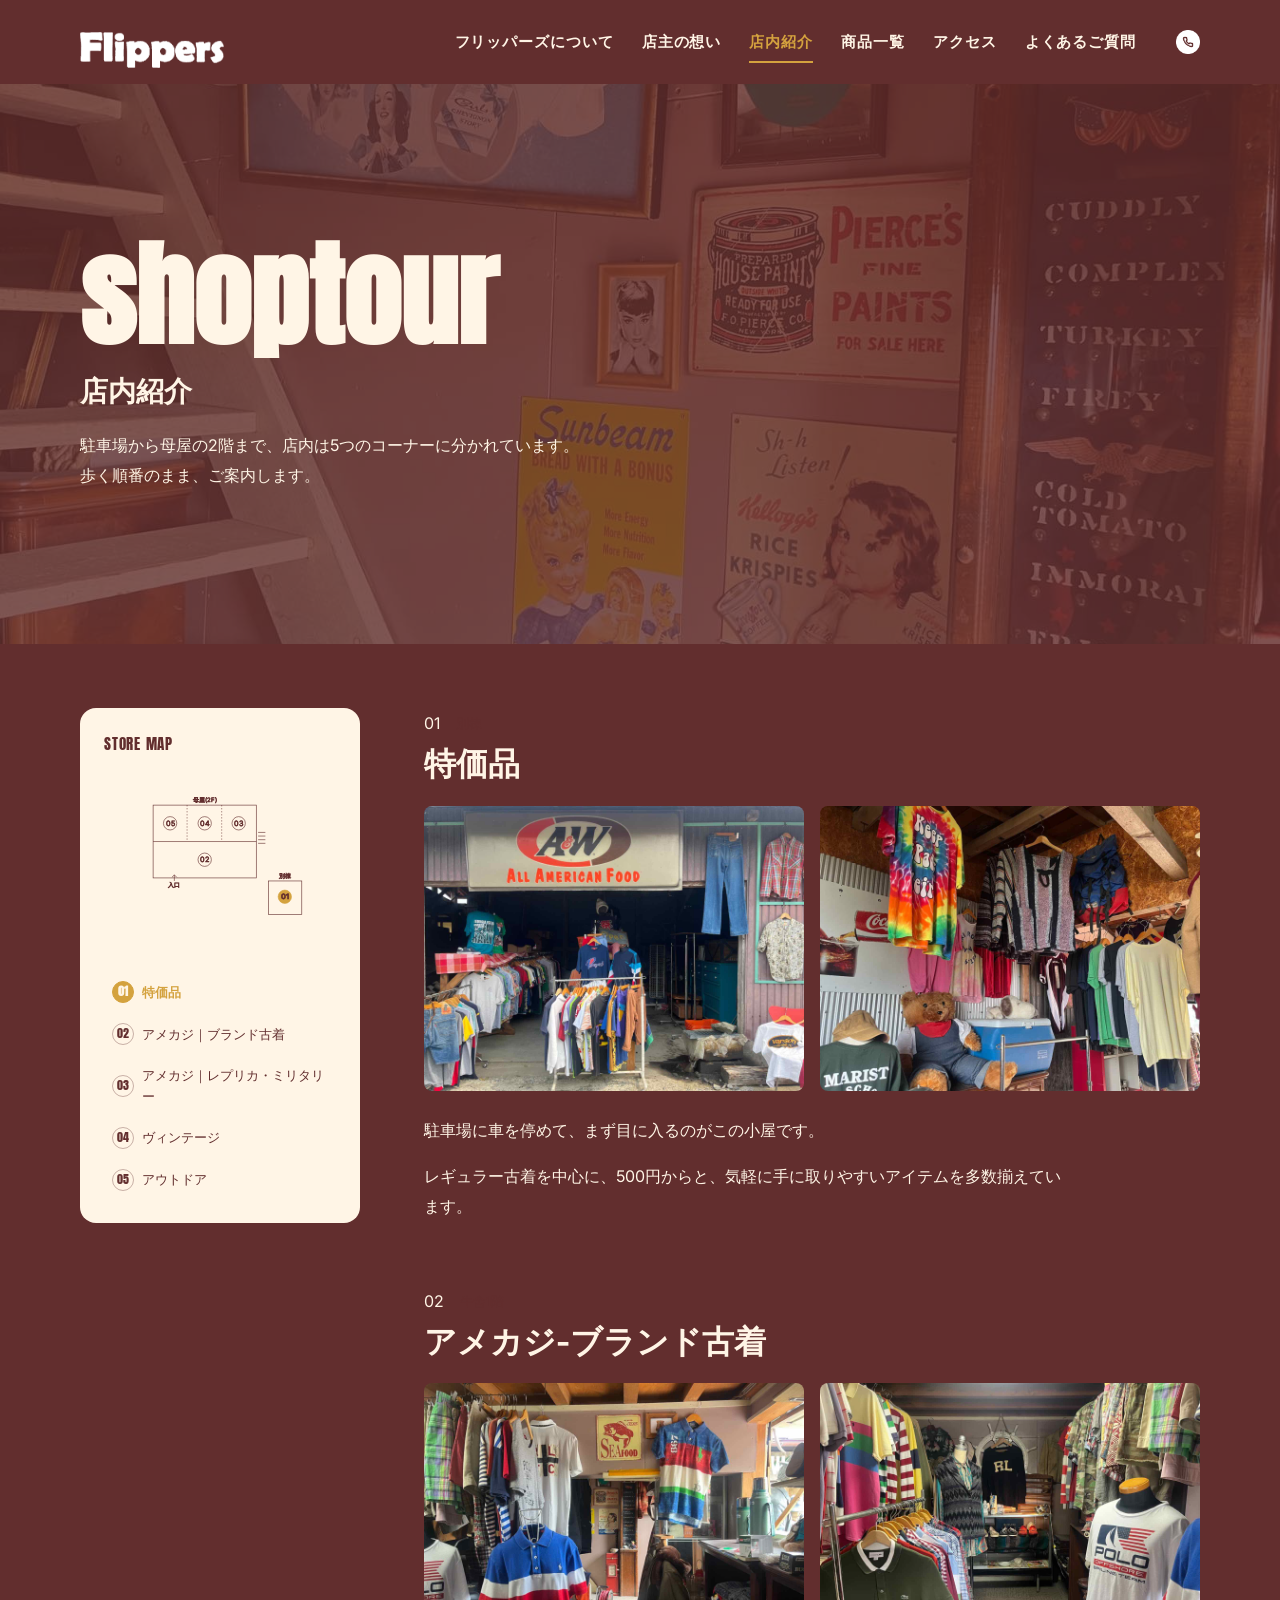
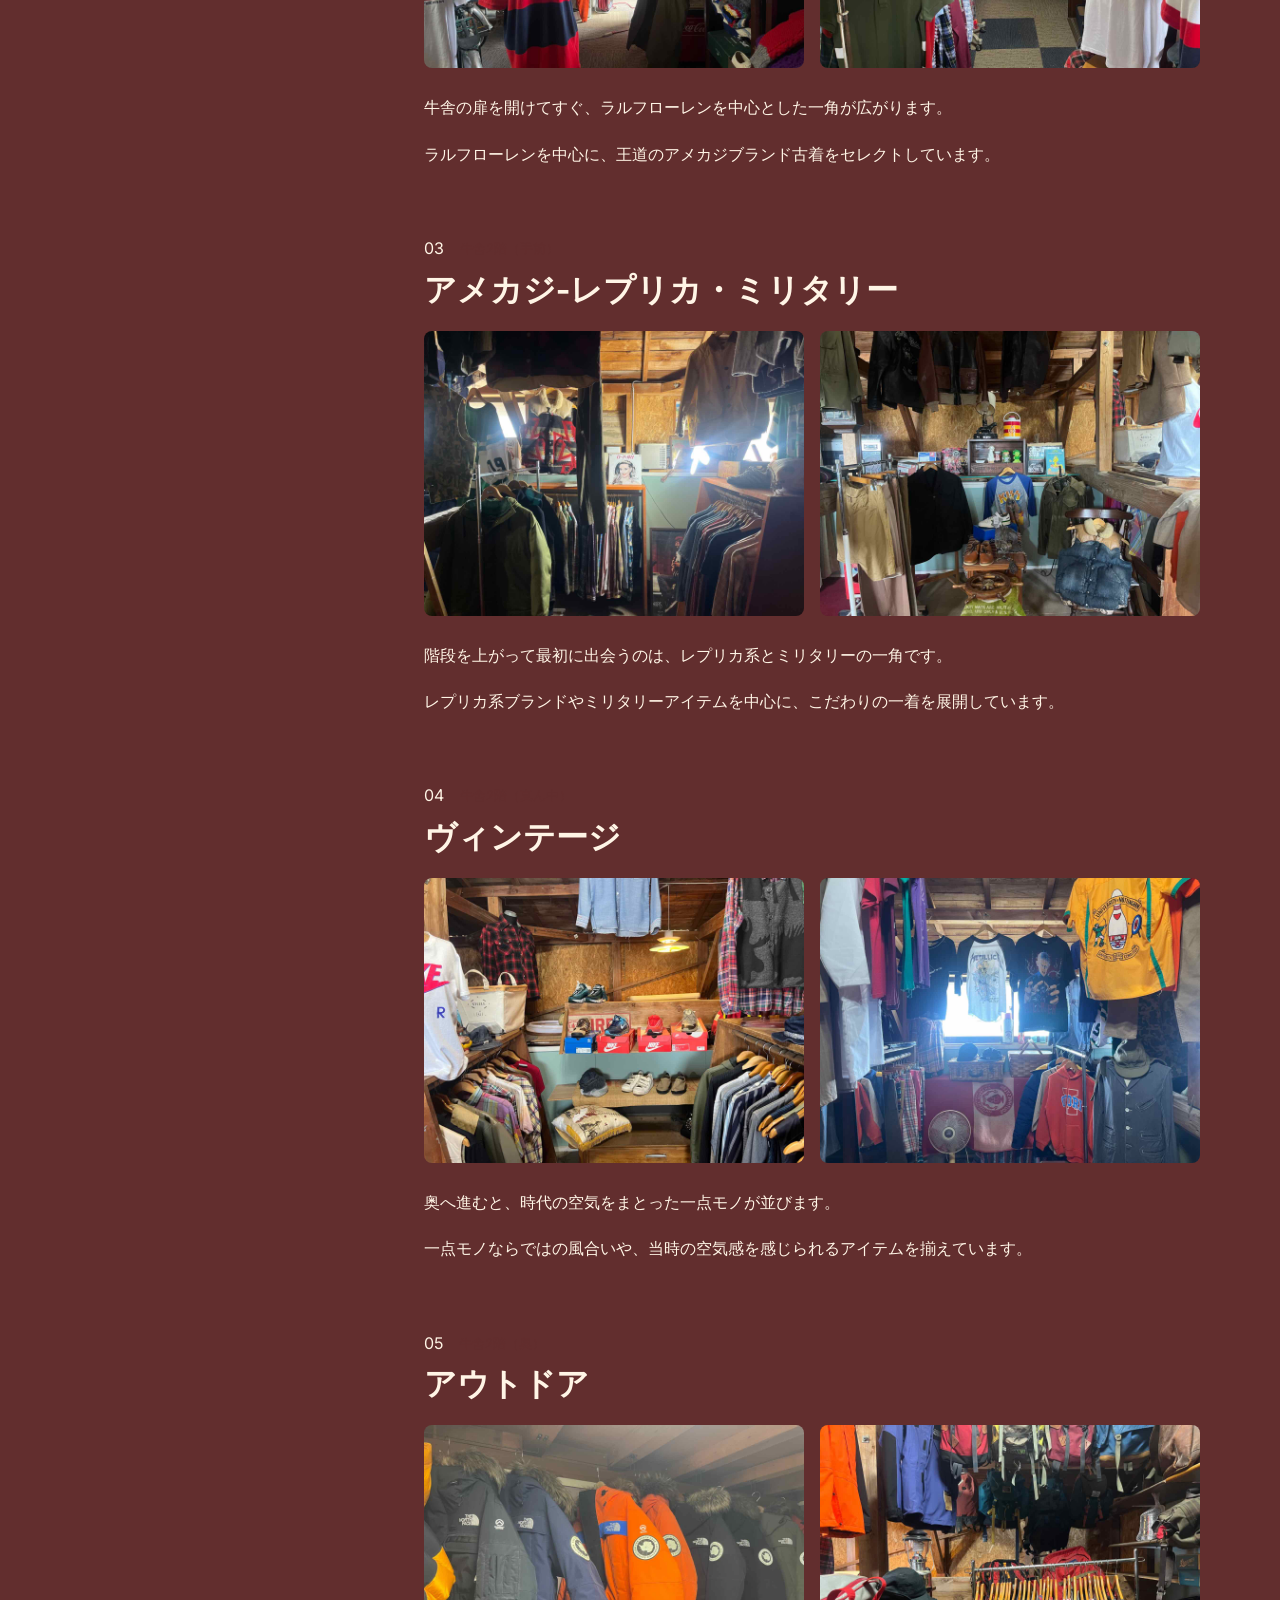
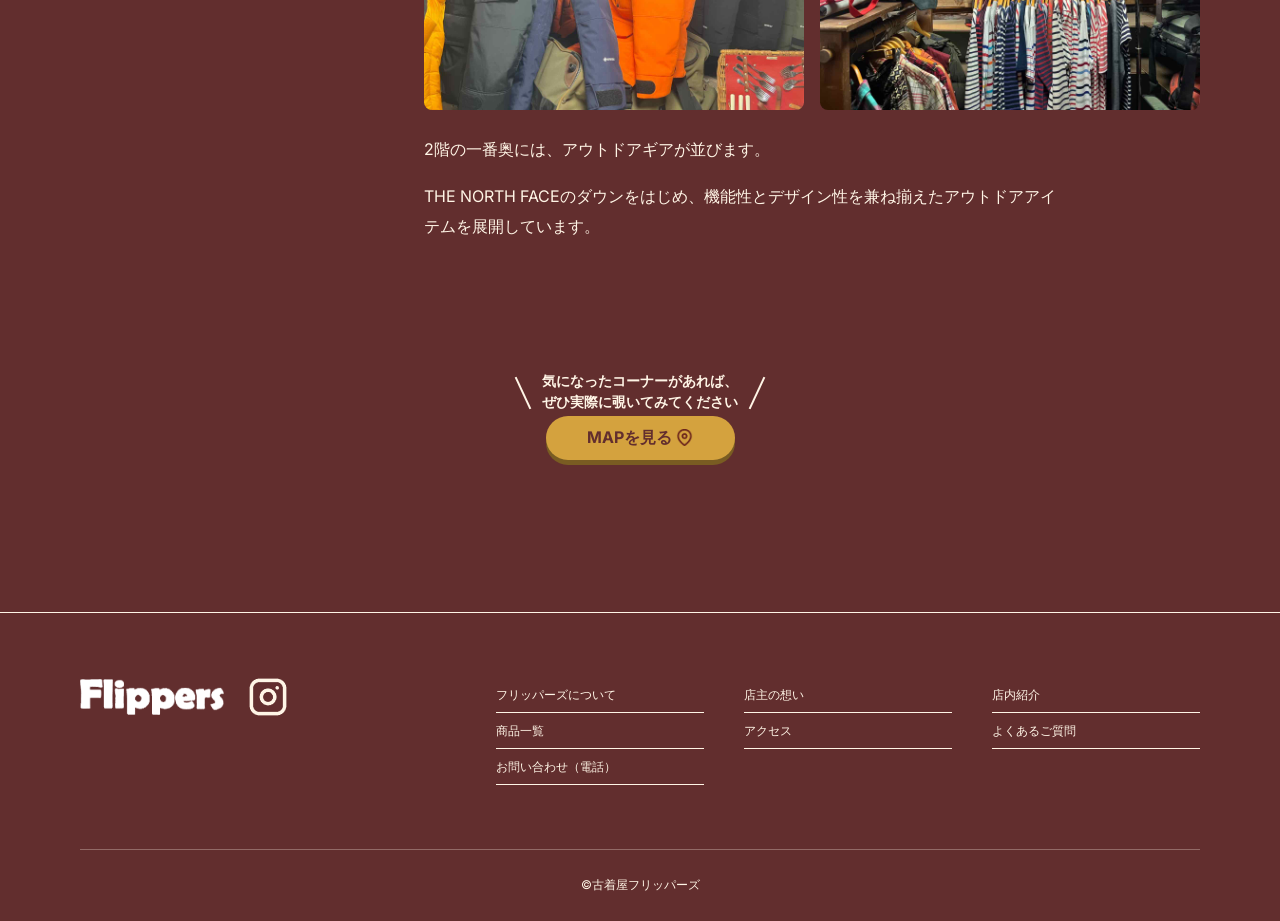
==== commit 97b57c0c: "PC版レイアウト調整と引き継ぎ資料の追加 - アクセス: 外観写真を大きく、その下に地図（左）と住所（右） - 商品紹介: 説明文を見出しの下へ - SNS: 写真を直近の投稿に戻し、PCは3等分で大" ====
--- a/About.html
+++ b/About.html
@@ -15,11 +15,11 @@
     <link rel="preconnect" href="https://fonts.gstatic.com" crossorigin>
     <link rel="stylesheet" href="https://fonts.googleapis.com/css2?family=Anton&family=Inter:wght@400;700&display=swap">
     <link rel="icon" href="images/logo.png">
-    <link rel="stylesheet" href="./About.css?v=4">
-    <link rel="stylesheet" href="./common.css?v=4">
+    <link rel="stylesheet" href="./About.css?v=7">
+    <link rel="stylesheet" href="./common.css?v=7">
     <script src="https://code.jquery.com/jquery-3.7.1.min.js"></script>
     <script src="https://cdn.jsdelivr.net/npm/swiper@11/swiper-bundle.min.js"></script>
-    <script src="java.js?v=4" defer></script>
+    <script src="java.js?v=7" defer></script>
 </head>
 
 <body>
--- a/About.css
+++ b/About.css
@@ -94,7 +94,8 @@
 /* 左の棒 */
 .cta-text {
     position: relative;
-    display: inline-block;
+    display: table; /* 幅は文字に合わせつつ、ボタンの上に置く */
+    margin-inline: auto;
     padding-inline: var(--space-24);
 }
 
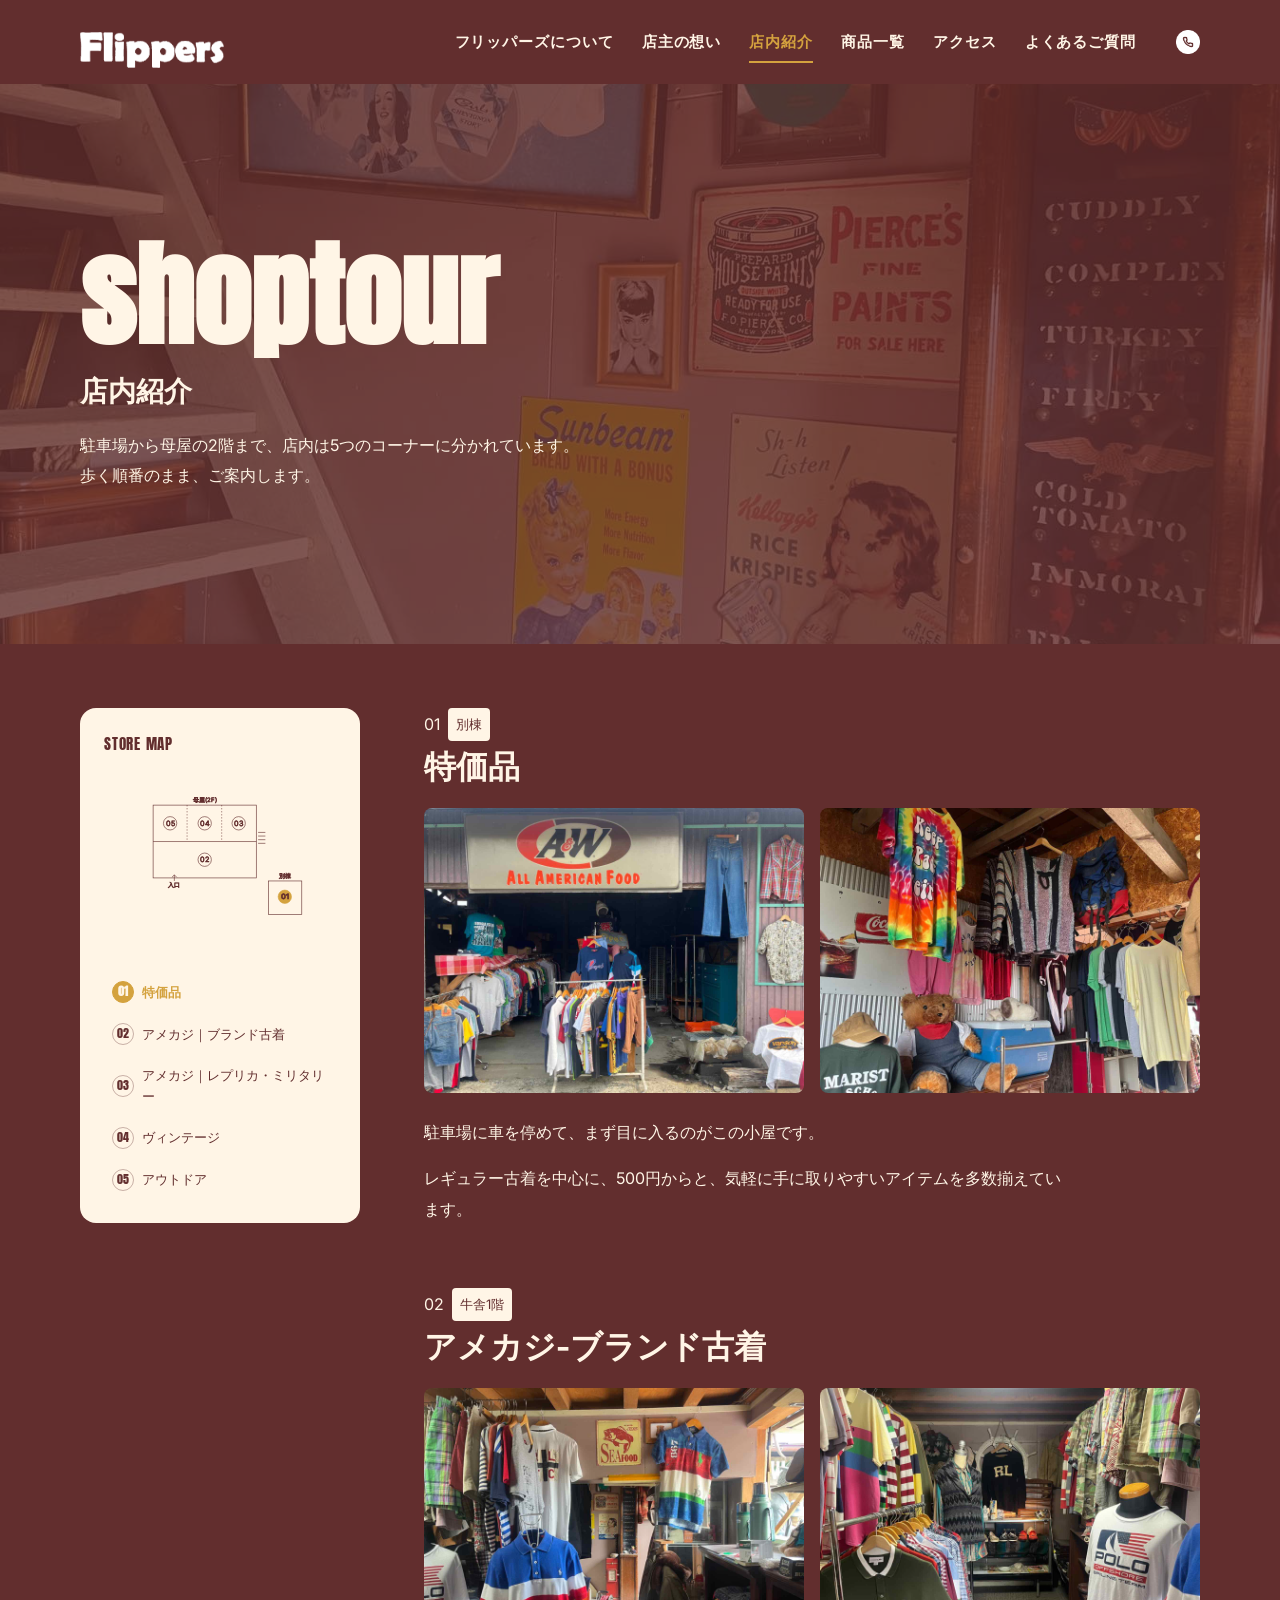
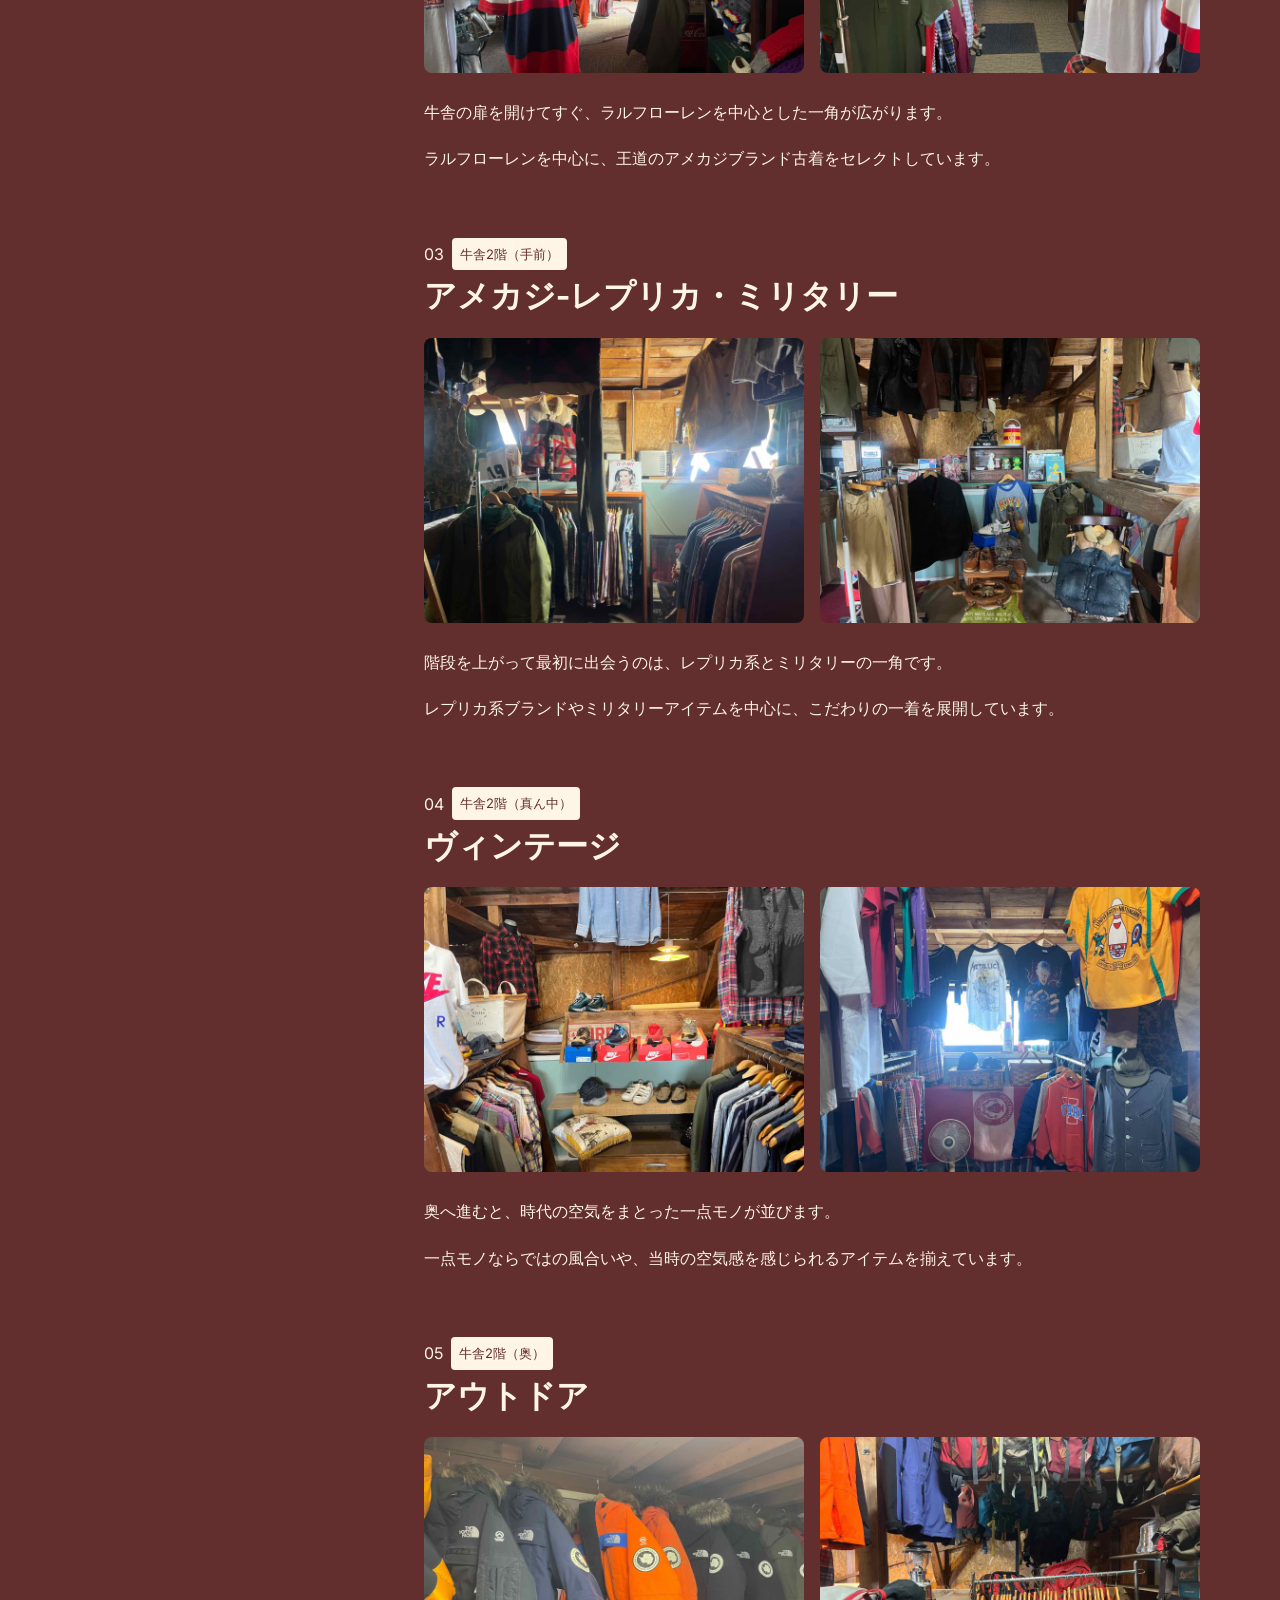
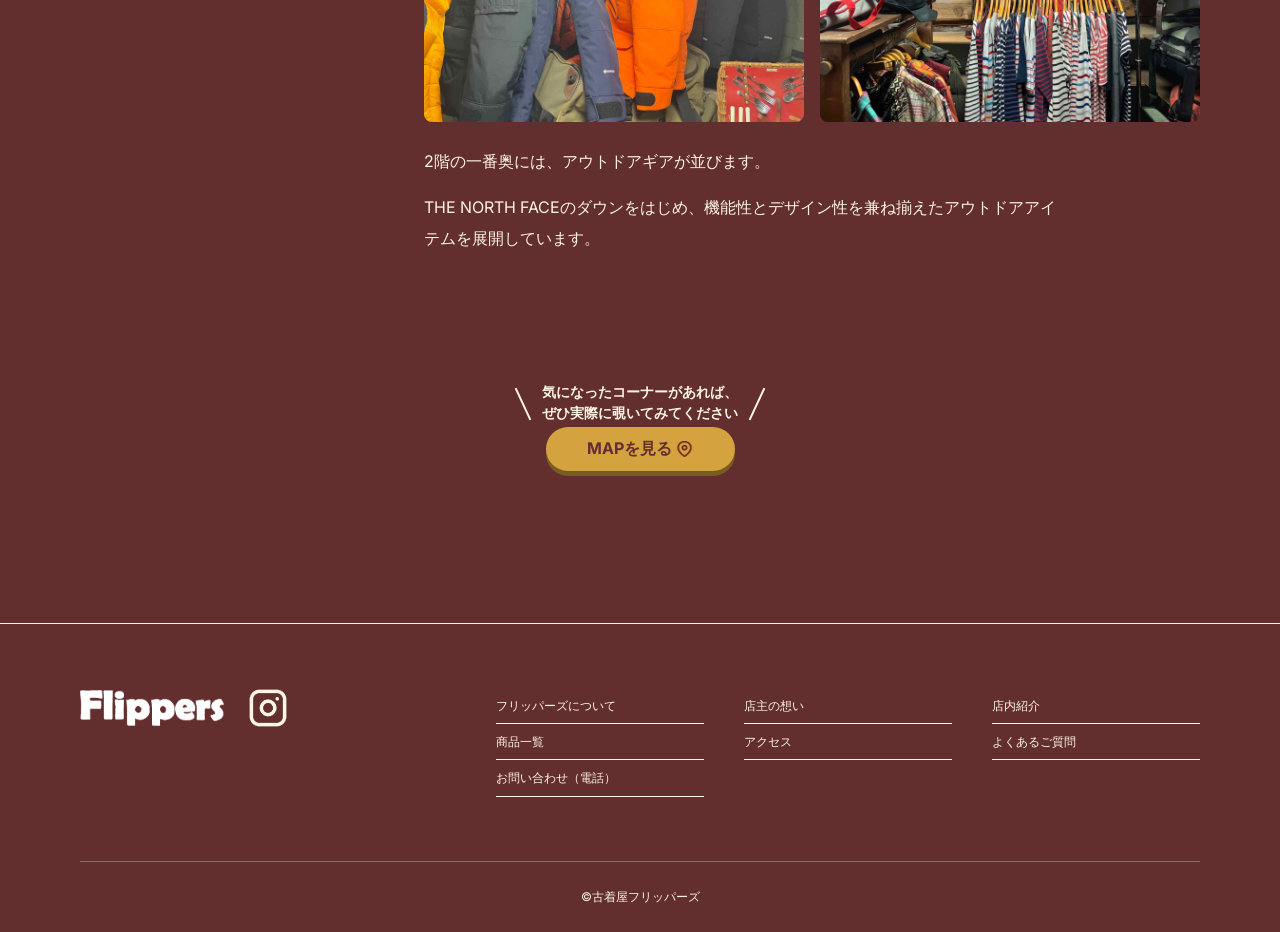
==== commit cb8b0a47: "公開前の必須修正（レビュー指摘対応） - 引き継ぎ資料と.DS_Storeを公開対象から外す（手元には残す） - 店内紹介の場所ラベルを見えるようにする - スマホの最初の画面にMAPボタンが収まるよ" ====
--- a/About.html
+++ b/About.html
@@ -15,17 +15,17 @@
     <link rel="preconnect" href="https://fonts.gstatic.com" crossorigin>
     <link rel="stylesheet" href="https://fonts.googleapis.com/css2?family=Anton&family=Inter:wght@400;700&display=swap">
     <link rel="icon" href="images/logo.png">
-    <link rel="stylesheet" href="./About.css?v=7">
-    <link rel="stylesheet" href="./common.css?v=7">
+    <link rel="stylesheet" href="./About.css?v=8">
+    <link rel="stylesheet" href="./common.css?v=8">
     <script src="https://code.jquery.com/jquery-3.7.1.min.js"></script>
     <script src="https://cdn.jsdelivr.net/npm/swiper@11/swiper-bundle.min.js"></script>
-    <script src="java.js?v=7" defer></script>
+    <script src="java.js?v=8" defer></script>
 </head>
 
 <body>
     <!-- ヘッダー -->
     <header id="header">
-        <button class="menu-button" aria-expanded="false" aria-controls="drawer">
+        <button class="menu-button" aria-label="メニュー" aria-expanded="false" aria-controls="drawer">
             <span></span>
             <span></span>
             <span></span>
--- a/About.css
+++ b/About.css
@@ -86,7 +86,10 @@
 /* フッターの .wrapper と衝突しないよう番号ラベルに限定 */
 .sec-number .wrapper {
     color: #622E2E;
+    background-color: #FFF5E6;
+    border-radius: 4px;
     display: inline-block;
+    padding-block: var(--space-4);
     padding-inline: var(--space-8);
     font-size: 13px;
 }
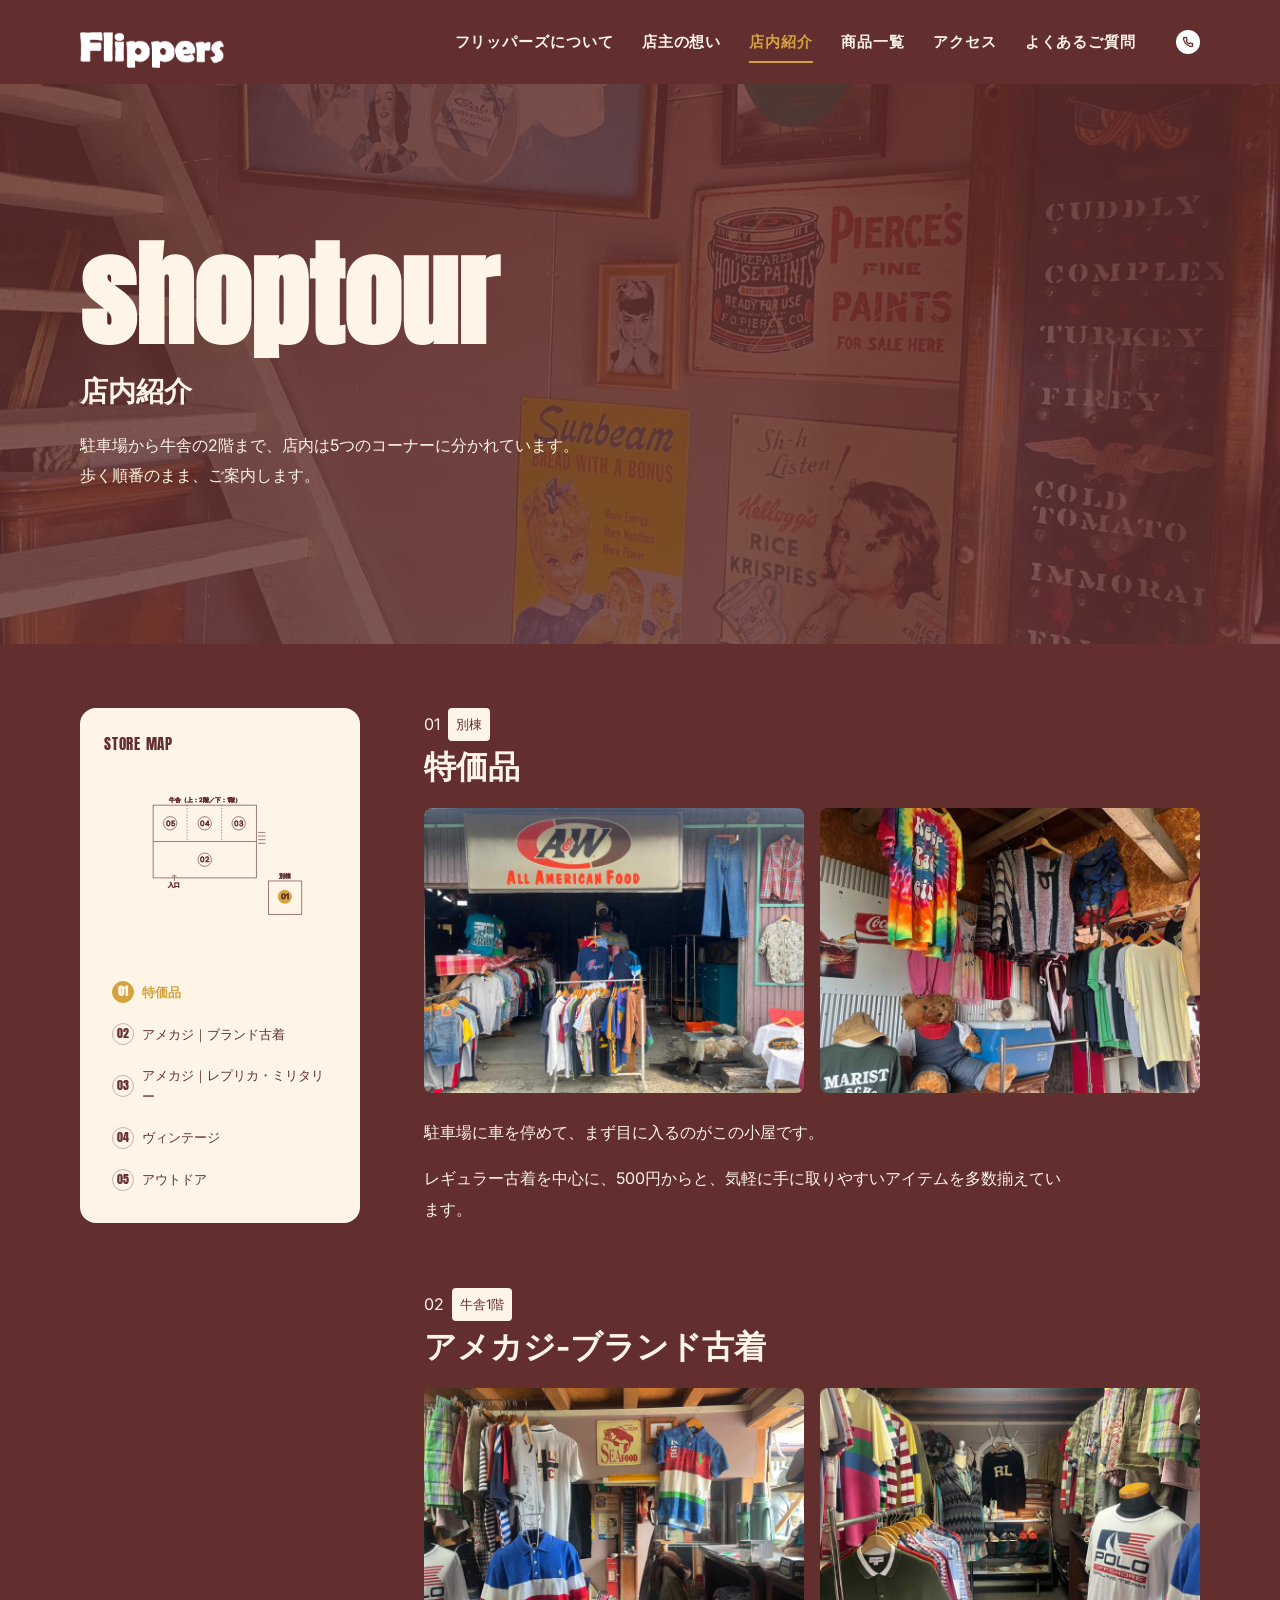
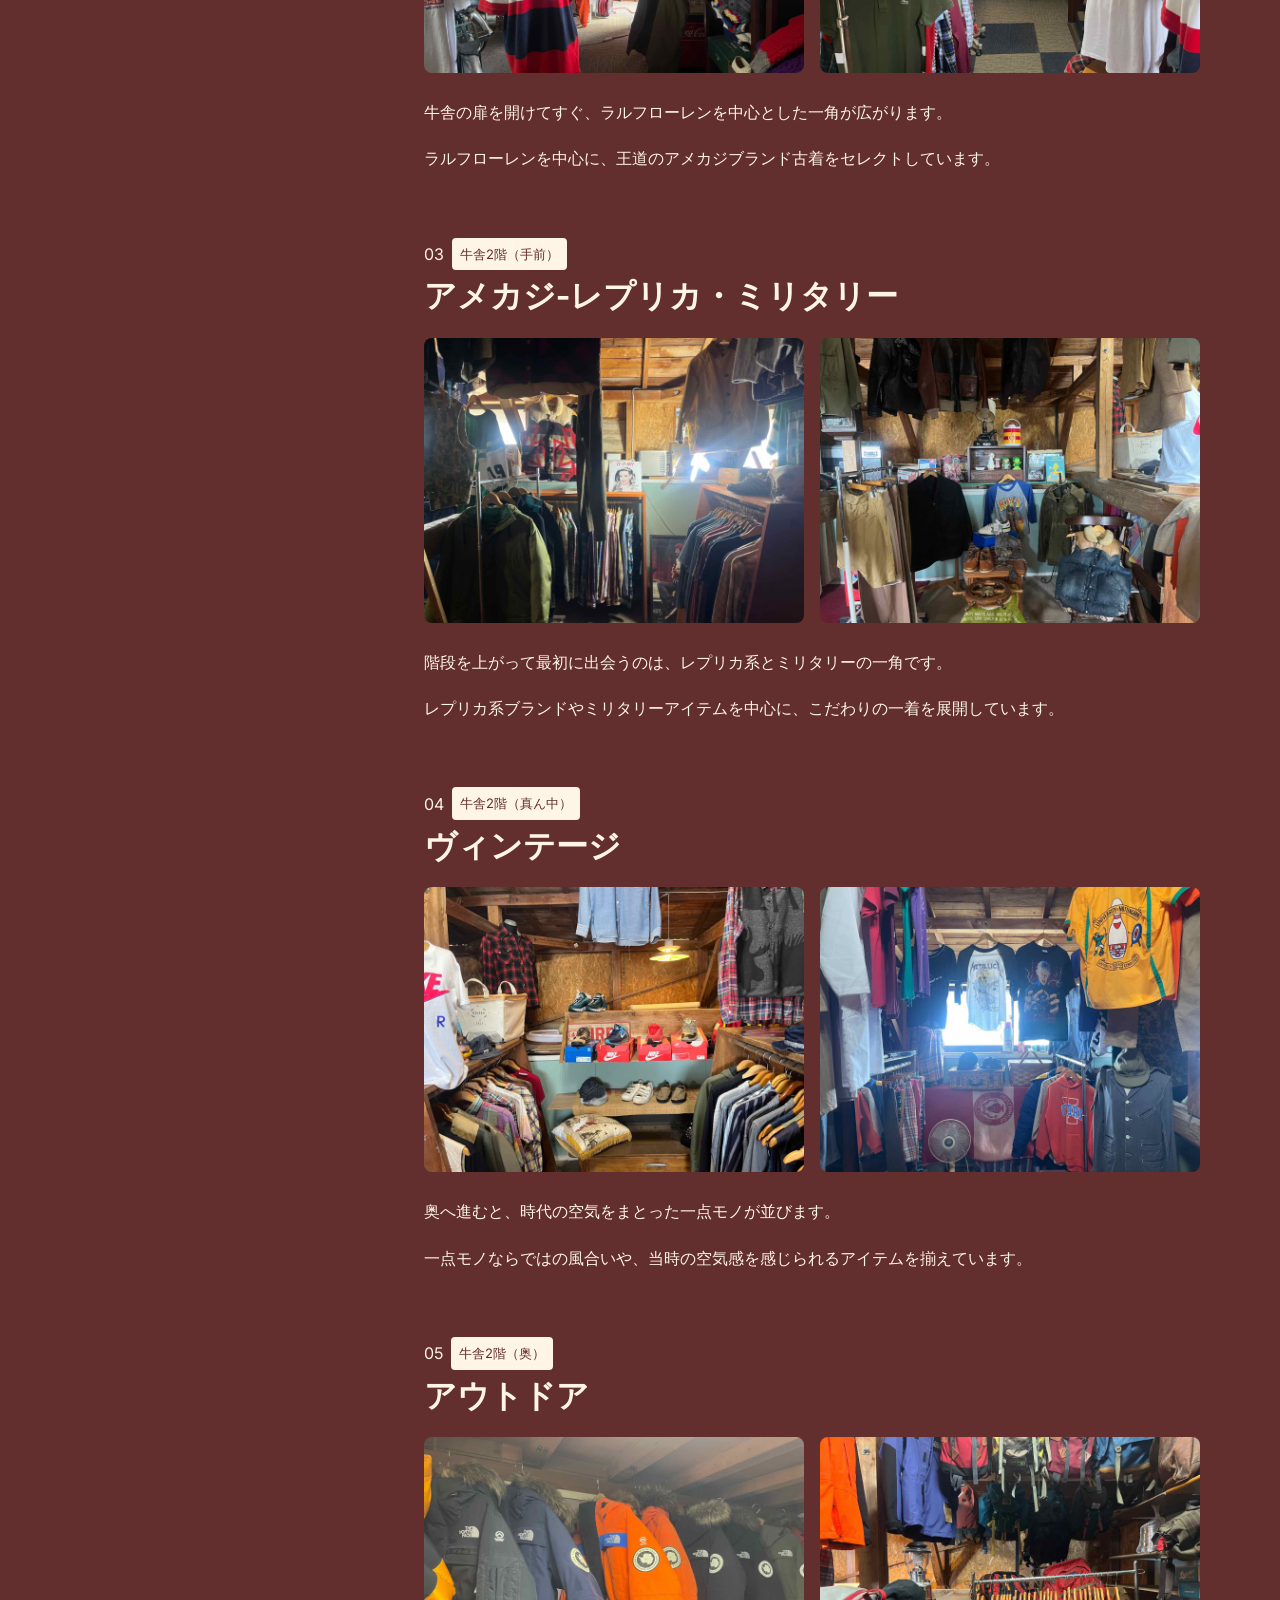
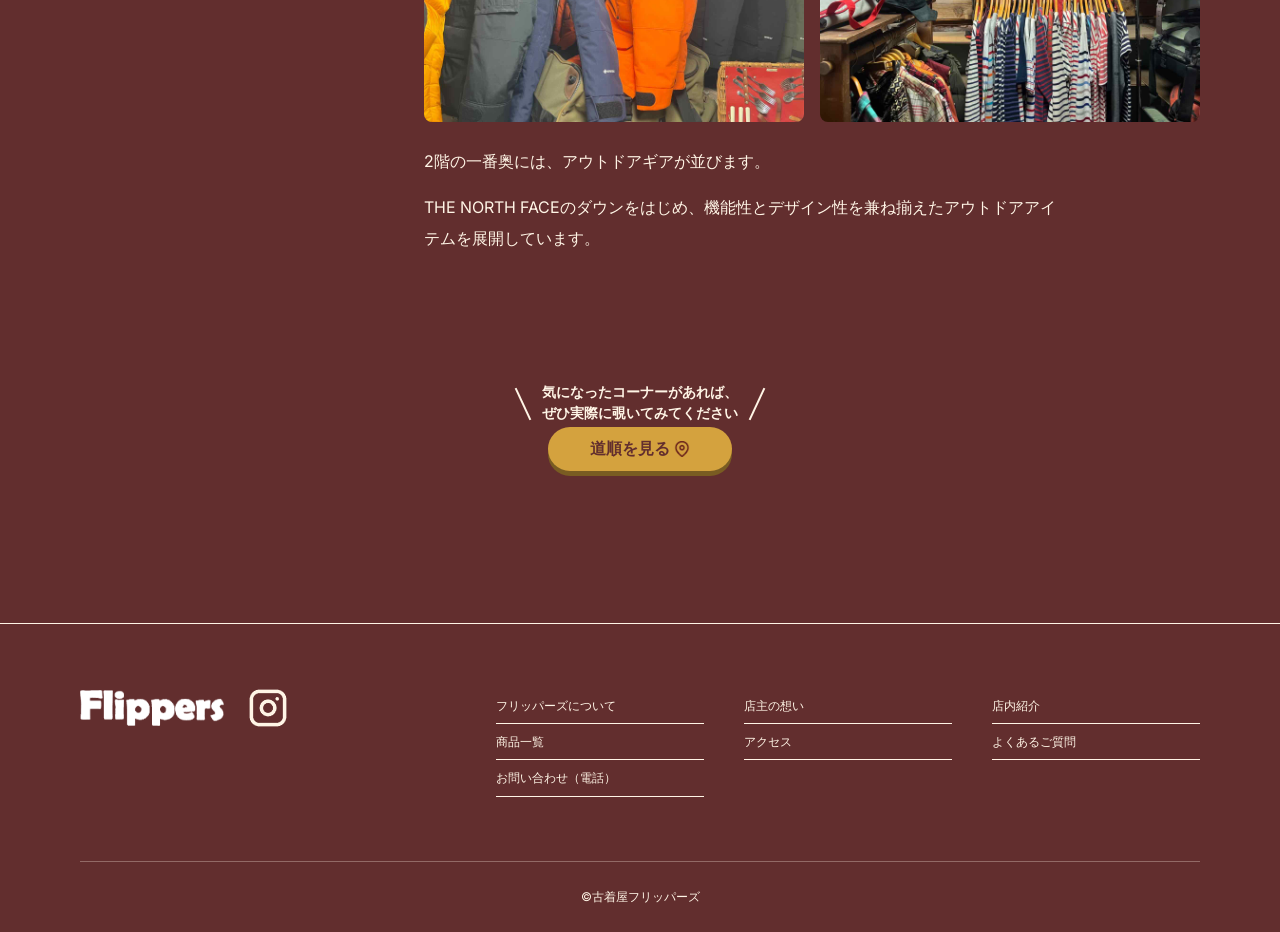
==== commit aa02ed73: "来店導線・使いやすさの改善（レビュー指摘A対応） - 店内散策の番号をやめ、呼び方を「牛舎」に統一 - 「MAPを見る」を「道順を見る」、店内紹介の丸ボタンを「店内図」に変更 - 店内図ボタンでページ" ====
--- a/About.html
+++ b/About.html
@@ -10,16 +10,19 @@
     <meta property="og:site_name" content="古着屋フリッパーズ">
     <meta property="og:title" content="店内紹介｜古着屋フリッパーズ（宮城県登米市）">
     <meta property="og:description" content="牛舎を改装した古着屋フリッパーズの店内を、歩く順番にご紹介。1階・2階・別棟のコーナーと店内マップで、来店前に雰囲気をつかめます。">
-    <meta property="og:image" content="images/shoptour.top.jpg">
+    <meta property="og:url" content="https://huruuuuuugi.github.io/Flippers-site/About.html">
+    <meta property="og:image" content="https://huruuuuuugi.github.io/Flippers-site/images/shoptour.top.jpg">
+    <meta name="twitter:card" content="summary_large_image">
+    <link rel="canonical" href="https://huruuuuuugi.github.io/Flippers-site/About.html">
     <link rel="preconnect" href="https://fonts.googleapis.com">
     <link rel="preconnect" href="https://fonts.gstatic.com" crossorigin>
     <link rel="stylesheet" href="https://fonts.googleapis.com/css2?family=Anton&family=Inter:wght@400;700&display=swap">
     <link rel="icon" href="images/logo.png">
-    <link rel="stylesheet" href="./About.css?v=8">
-    <link rel="stylesheet" href="./common.css?v=8">
+    <link rel="stylesheet" href="./About.css?v=11">
+    <link rel="stylesheet" href="./common.css?v=11">
     <script src="https://code.jquery.com/jquery-3.7.1.min.js"></script>
     <script src="https://cdn.jsdelivr.net/npm/swiper@11/swiper-bundle.min.js"></script>
-    <script src="java.js?v=8" defer></script>
+    <script src="java.js?v=11" defer></script>
 </head>
 
 <body>
@@ -82,7 +85,7 @@
                 <h2 class="mv-title">shoptour
                 </h2>
                 <h3 class="sub-title">店内紹介</h3>
-                <p class="title-box-text">駐車場から母屋の2階まで、店内は5つのコーナーに分かれています。
+                <p class="title-box-text">駐車場から牛舎の2階まで、店内は5つのコーナーに分かれています。
                     <br>歩く順番のまま、ご案内します。
                 </p>
             </div>
@@ -94,7 +97,7 @@
             <aside class="sidebar" aria-label="店内マップ">
                 <div class="sidebar-title">STORE MAP</div>
                 <div class="fm-wrap">
-                    <svg width="100%" viewBox="0 0 290 200">
+                    <svg width="100%" viewBox="0 0 290 200" aria-hidden="true">
                         <rect x="15" y="15" width="170" height="120" fill="none" stroke="var(--line)" stroke-width="1" />
                         <line x1="15" y1="75" x2="185" y2="75" stroke="var(--line)" stroke-width="1" />
                         <line x1="71" y1="15" x2="71" y2="75" stroke="var(--line)" stroke-width="1"
@@ -104,7 +107,7 @@
                         <path d="M188 60L200 60M188 66L200 66M188 72L200 72M188 78L200 78" stroke="var(--ink-soft)"
                             stroke-width="1" />
                         <rect x="205" y="140" width="55" height="55" fill="none" stroke="var(--line)" stroke-width="1" />
-                        <text x="100" y="10" text-anchor="middle" font-size="10" fill="var(--ink-soft)">母屋(2F)</text>
+                        <text x="100" y="10" text-anchor="middle" font-size="10" fill="var(--ink-soft)">牛舎（上：2階／下：1階）</text>
                         <text x="232" y="135" text-anchor="middle" font-size="10" fill="var(--ink-soft)">別棟</text>
                         <text x="50" y="150" text-anchor="middle" font-size="10" fill="var(--ink-soft)">入口</text>
                         <line x1="50" y1="140" x2="50" y2="130" stroke="#622E2E" stroke-width="1" />
@@ -200,21 +203,21 @@
         </p>
 
         <div class="about-cta-btn">
-            <a href="https://maps.app.goo.gl/2Ac7h8dpWxdJpaqP6" class="map">MAPを見る
-                <img src="images/Map pin.png" class="map-icon" alt="map-icon">
+            <a href="https://maps.app.goo.gl/2Ac7h8dpWxdJpaqP6" class="map">道順を見る
+                <img src="images/Map pin.png" class="map-icon" alt="">
             </a>
         </div>
     </div>
 
     <!-- モバイル向け: フローティングボタン + モーダル -->
-    <button class="map-fab" id="map-fab-btn"><i>&#9737;</i>MAP</button>
+    <button class="map-fab" id="map-fab-btn" aria-haspopup="dialog"><i aria-hidden="true">&#9737;</i>店内図</button>
 
     <div class="map-modal-overlay" id="map-modal-overlay">
-        <div class="map-modal-box">
-            <button class="map-modal-close" id="map-modal-close">×</button>
+        <div class="map-modal-box" role="dialog" aria-modal="true" aria-label="店内図">
+            <button type="button" class="map-modal-close" id="map-modal-close" aria-label="閉じる">×</button>
             <div class="sidebar-title">STORE MAP</div>
             <div class="fm-wrap">
-                <svg width="100%" viewBox="0 0 290 200">
+                <svg width="100%" viewBox="0 0 290 200" aria-hidden="true">
                     <rect x="15" y="15" width="170" height="120" fill="none" stroke="var(--line)" stroke-width="1" />
                     <line x1="15" y1="75" x2="185" y2="75" stroke="var(--line)" stroke-width="1" />
                     <line x1="71" y1="15" x2="71" y2="75" stroke="var(--line)" stroke-width="1"
@@ -224,7 +227,7 @@
                     <path d="M188 60L200 60M188 66L200 66M188 72L200 72M188 78L200 78" stroke="var(--ink-soft)"
                         stroke-width="1" />
                     <rect x="205" y="140" width="55" height="55" fill="none" stroke="var(--line)" stroke-width="1" />
-                    <text x="100" y="10" text-anchor="middle" font-size="10" fill="var(--ink-soft)">母屋(2F)</text>
+                    <text x="100" y="10" text-anchor="middle" font-size="10" fill="var(--ink-soft)">牛舎（上：2階／下：1階）</text>
                     <text x="232" y="135" text-anchor="middle" font-size="10" fill="var(--ink-soft)">別棟</text>
                     <text x="50" y="150" text-anchor="middle" font-size="10" fill="var(--ink-soft)">入口</text>
                     <line x1="50" y1="140" x2="50" y2="130" stroke="#622E2E" stroke-width="1" />
--- a/About.css
+++ b/About.css
@@ -174,6 +174,12 @@
     font-style: normal;
 }
 
+/* 右下の店内図ボタンにページ最下部の文字が隠れないよう、ボタン分の余白をとる
+   （common.css より後に効かせるため .map-fab ~ で詳しく指定） */
+.map-fab ~ #footer {
+    padding-bottom: calc(58px + var(--space-16) * 2);
+}
+
 .sidebar-title {
     font-family: var(--serif-en);
     font-size: 15px;
@@ -340,6 +346,10 @@
 @media (min-width: 1024px) {
     .map-fab {
         display: none;
+    }
+
+    .map-fab ~ #footer {
+        padding-bottom: 0;
     }
 
     .shop-layout {
--- a/common.css
+++ b/common.css
@@ -204,14 +204,22 @@
 
     height: 100vh;
 
+    height: 100dvh;
+
     background: #622E2E;
 
     transform: translateX(-100%);
 
-    transition: transform 0.3s;
+    /* 閉じているときはTabキーで中に入れないよう隠す（閉じる動きが終わってから） */
+    visibility: hidden;
+
+    transition: transform 0.3s, visibility 0.3s;
 
     z-index: 1001;
 
+    /* スマホを横向きにしても下の項目まで届くように */
+    overflow-y: auto;
+
 }
 
 /* 開いた状態 */
@@ -219,6 +227,11 @@
 .drawer.is-open {
 
     transform: translateX(0);
+
+    /* 開くときはすぐ見える状態にして、中のボタンにフォーカスを移せるようにする */
+    visibility: visible;
+
+    transition: transform 0.3s, visibility 0s;
 
 }
 
@@ -399,11 +412,25 @@
     padding-top: var(--space-24);
 }
 
-.item-card {
+/* カード全体をボタンにして、キーボードでも開けるようにする */
+.item-card-btn {
+    display: block;
+    width: 100%;
+    padding: 0;
+    border: none;
+    background: none;
+    color: inherit;
+    font: inherit;
+    text-align: left;
     cursor: pointer;
 }
 
-.item-card p {
+.item-card-photo {
+    display: block;
+}
+
+.item-card-name {
+    display: block;
     margin-top: var(--space-8);
 }
 
@@ -625,7 +652,7 @@
         grid-template-columns: repeat(4, 1fr);
     }
 
-    .item-card li {
+    .item-card-photo {
         overflow: hidden;
         border-radius: 8px;
     }
@@ -669,10 +696,6 @@
         font-size: 12px;
     }
 
-    :focus-visible {
-        outline: 2px solid #D4A23E;
-        outline-offset: 3px;
-    }
 }
 
 /* PC：ホバーできる端末だけ */
@@ -700,3 +723,9 @@
         background: rgba(255, 245, 230, .08);
     }
 }
+
+/* キーボード操作時の枠線（どの画面幅でも） */
+:focus-visible {
+    outline: 2px solid #D4A23E;
+    outline-offset: 3px;
+}
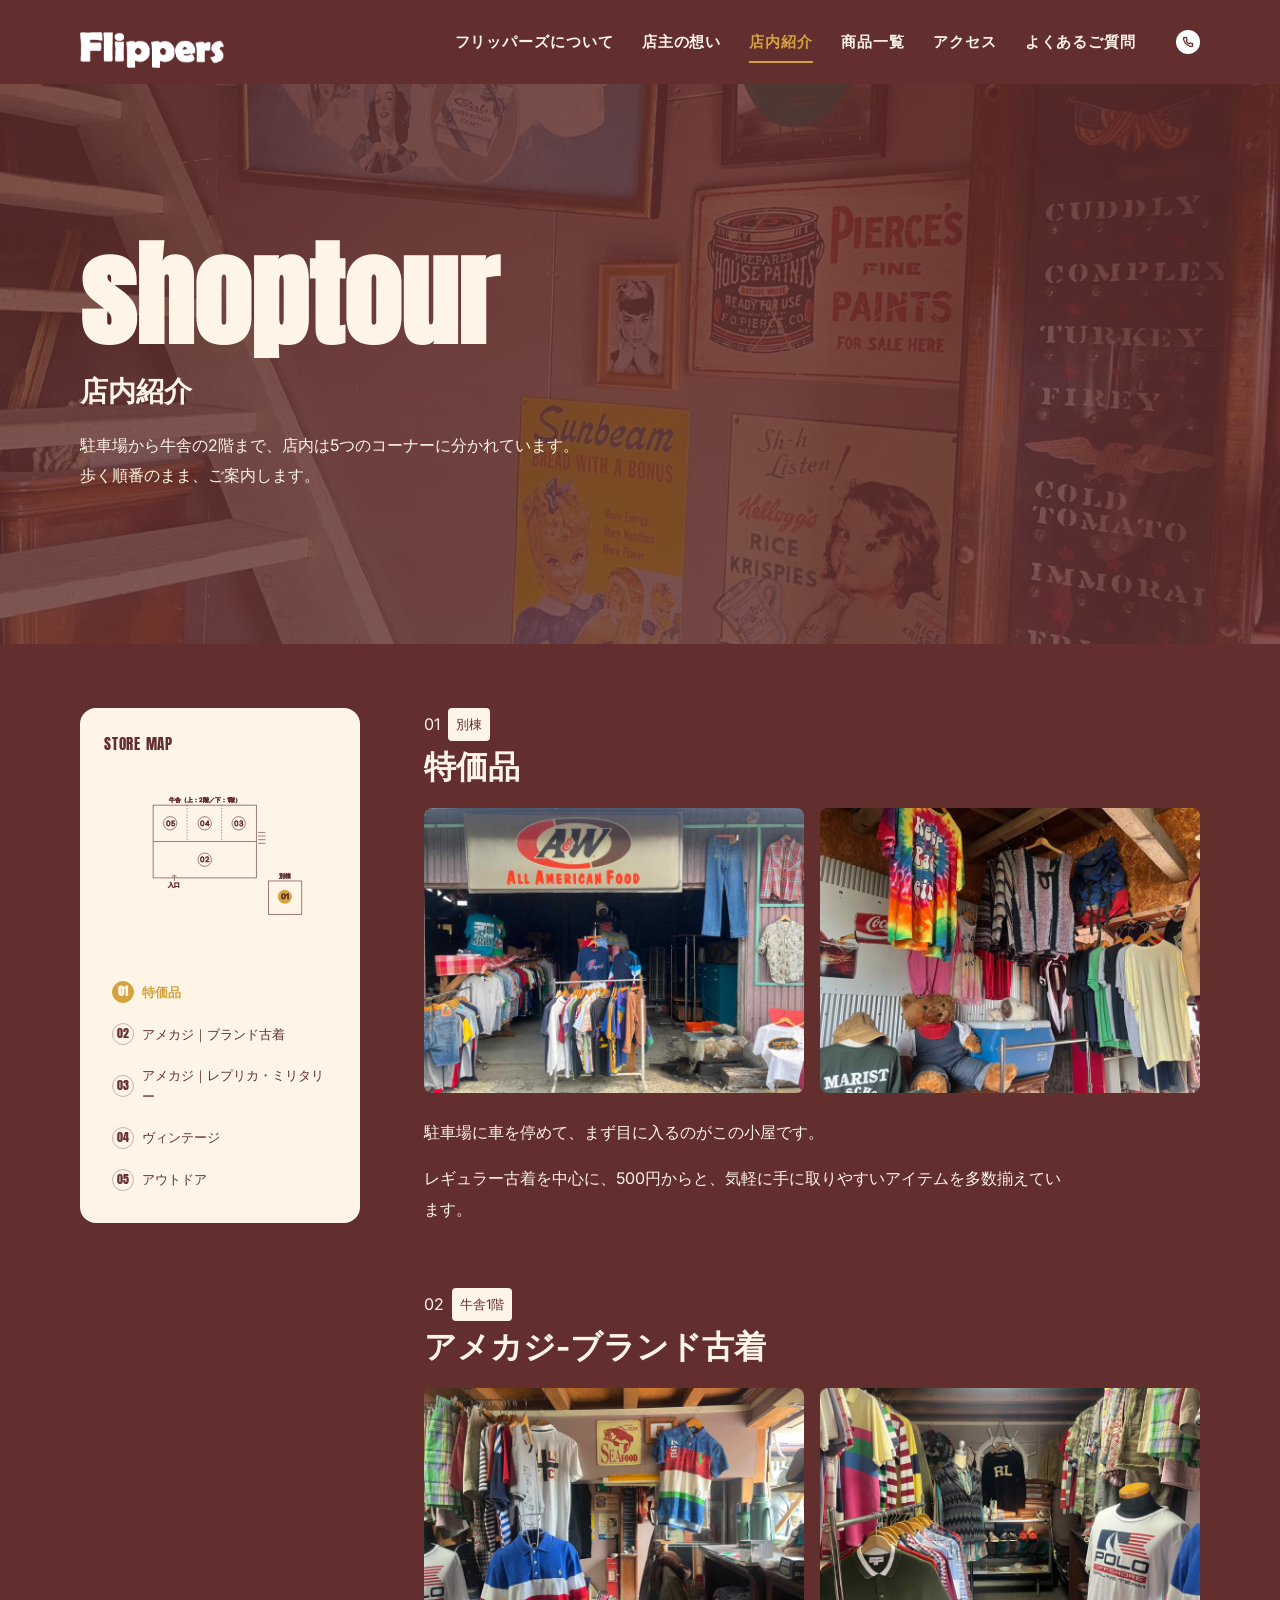
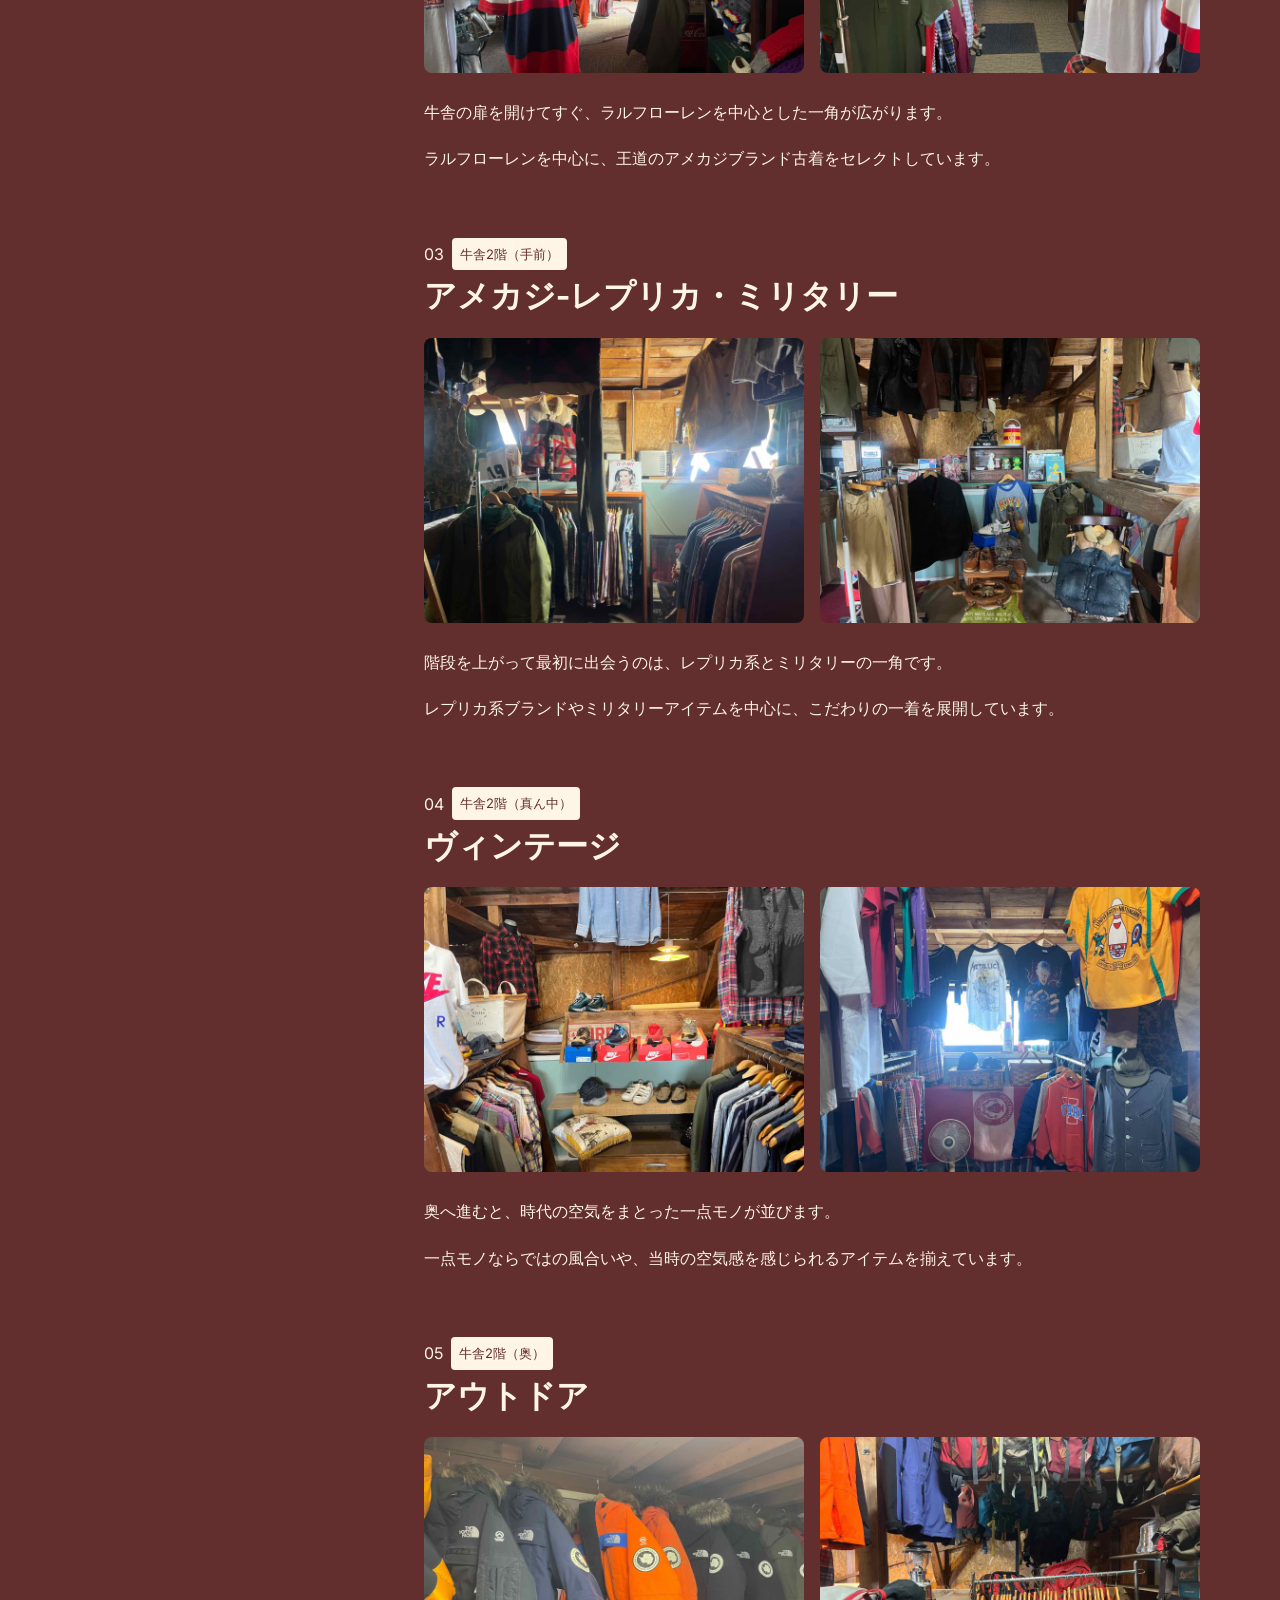
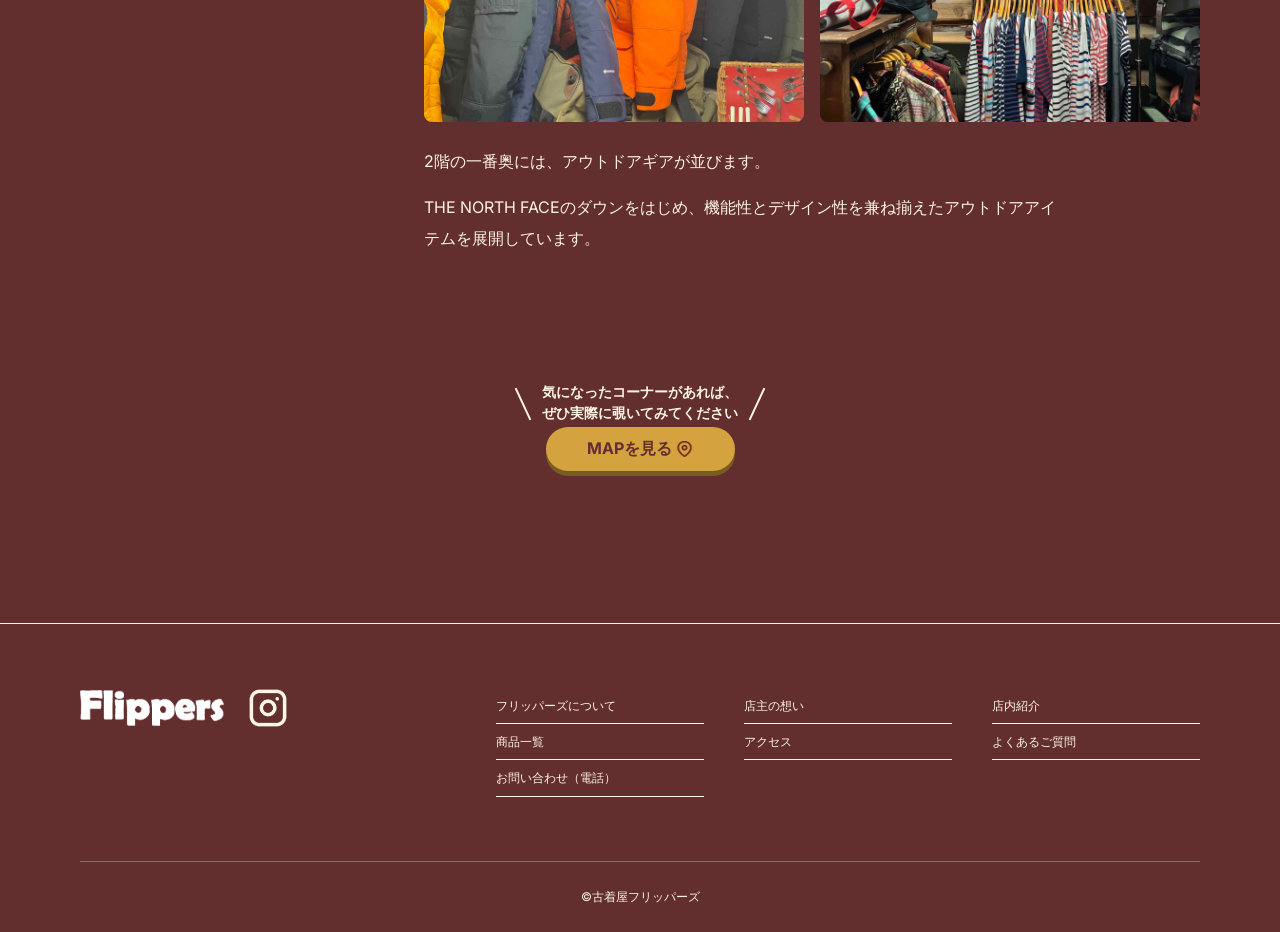
==== commit bf8af25f: "SNS写真のリンク・MAPボタンの文言・店主イラストへの差し替え - SNSの写真3枚から、それぞれのInstagram投稿へリンク - 「道順を見る」を「MAPを見る」に戻す - 店主の写真をイラス" ====
--- a/About.html
+++ b/About.html
@@ -18,11 +18,11 @@
     <link rel="preconnect" href="https://fonts.gstatic.com" crossorigin>
     <link rel="stylesheet" href="https://fonts.googleapis.com/css2?family=Anton&family=Inter:wght@400;700&display=swap">
     <link rel="icon" href="images/logo.png">
-    <link rel="stylesheet" href="./About.css?v=11">
-    <link rel="stylesheet" href="./common.css?v=11">
+    <link rel="stylesheet" href="./About.css?v=12">
+    <link rel="stylesheet" href="./common.css?v=12">
     <script src="https://code.jquery.com/jquery-3.7.1.min.js"></script>
     <script src="https://cdn.jsdelivr.net/npm/swiper@11/swiper-bundle.min.js"></script>
-    <script src="java.js?v=11" defer></script>
+    <script src="java.js?v=12" defer></script>
 </head>
 
 <body>
@@ -203,7 +203,7 @@
         </p>
 
         <div class="about-cta-btn">
-            <a href="https://maps.app.goo.gl/2Ac7h8dpWxdJpaqP6" class="map">道順を見る
+            <a href="https://maps.app.goo.gl/2Ac7h8dpWxdJpaqP6" class="map">MAPを見る
                 <img src="images/Map pin.png" class="map-icon" alt="">
             </a>
         </div>
--- a/common.css
+++ b/common.css
@@ -715,7 +715,7 @@
     }
 
     .item-card:hover img,
-    .sns-img img:hover {
+    .sns-img a:hover img {
         transform: scale(1.04);
     }
 
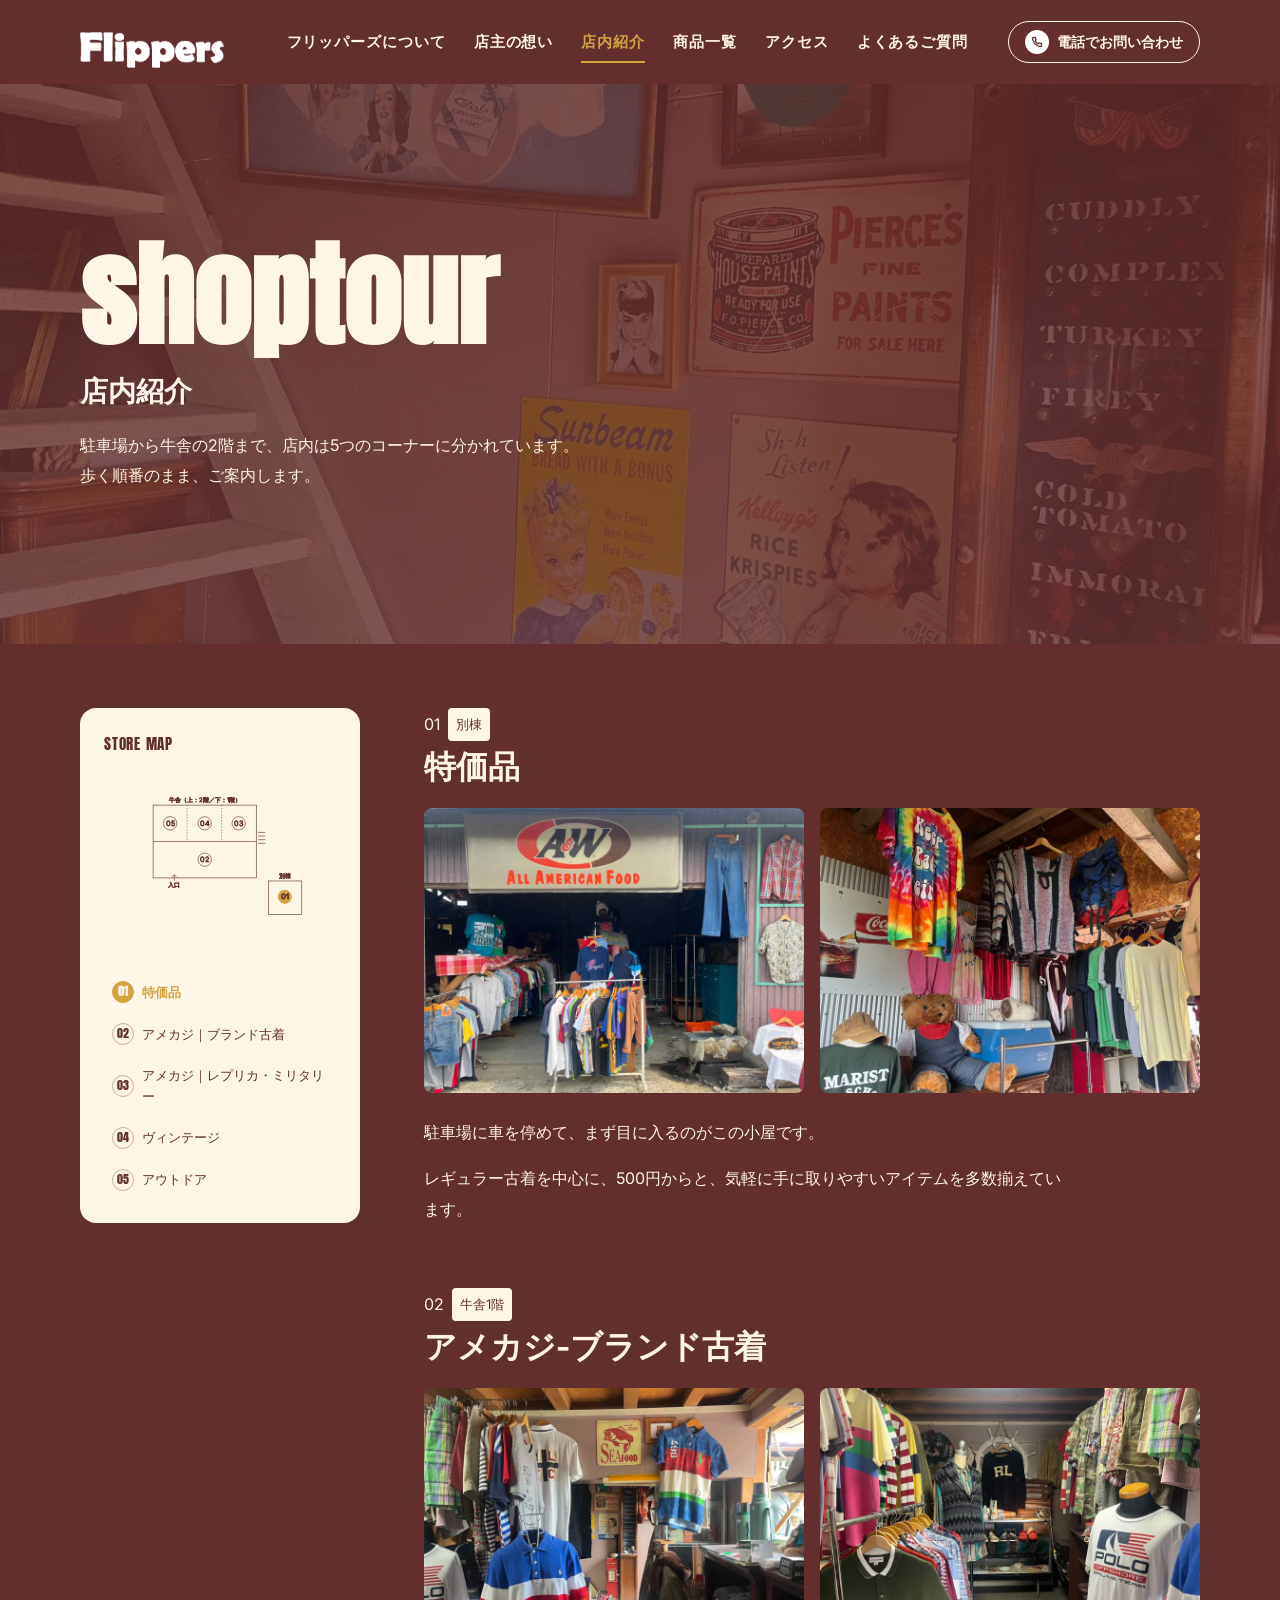
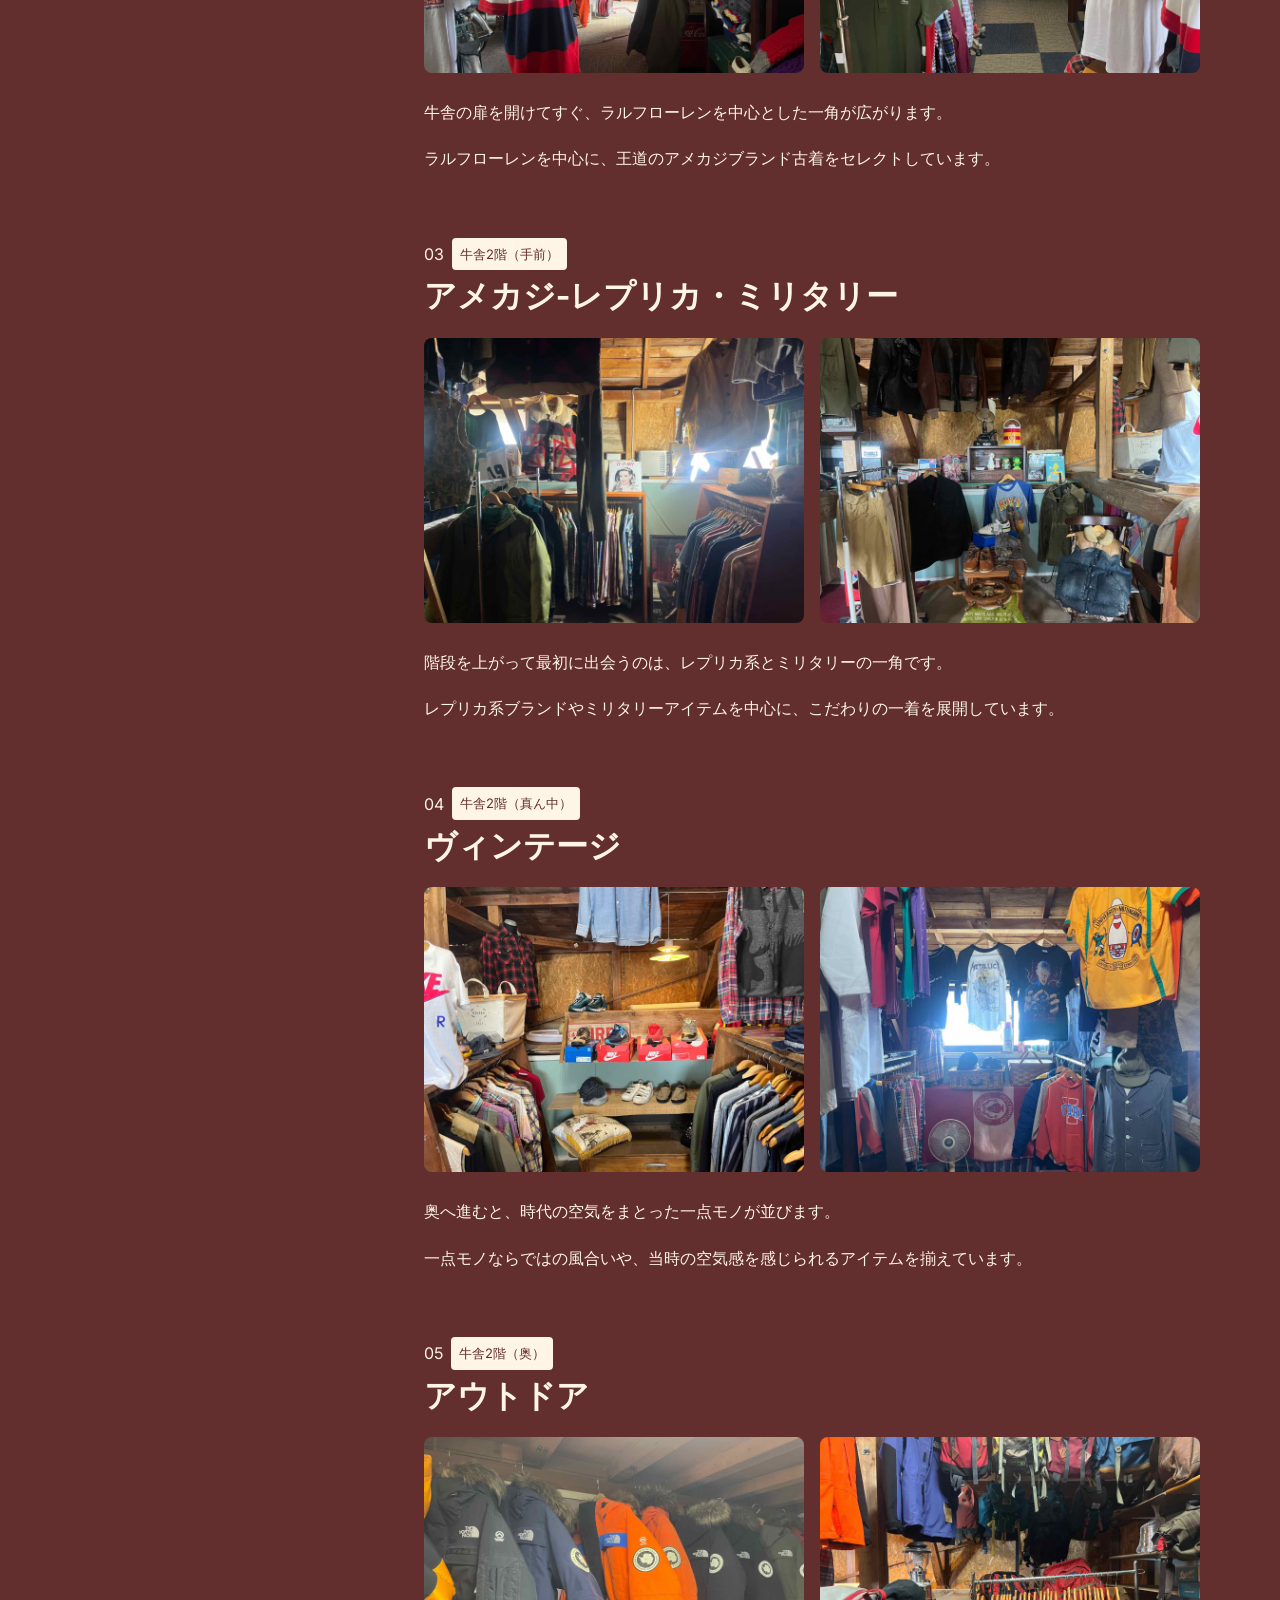
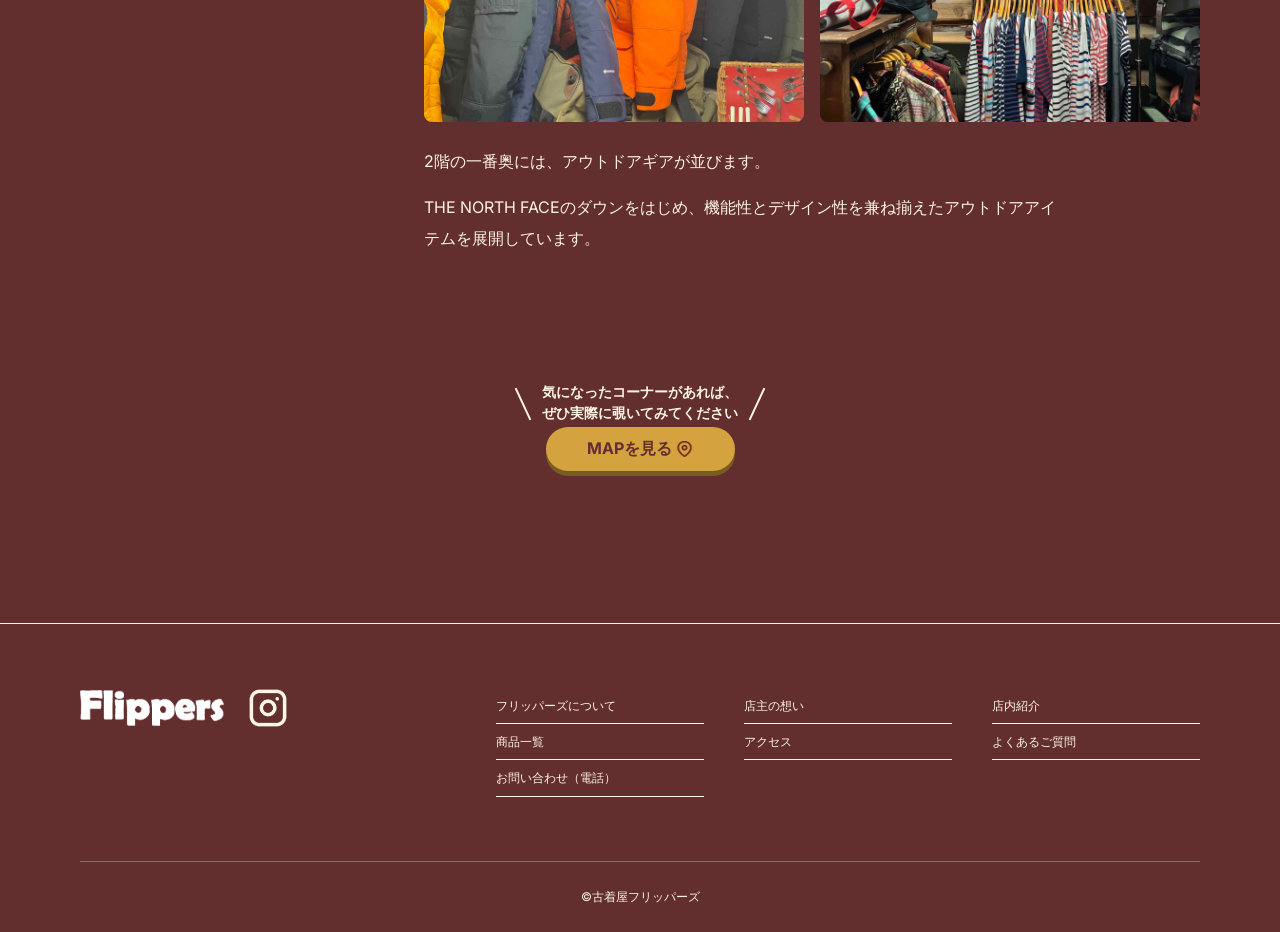
==== commit aa12b389: "スマホのメインコピーの重なり修正とPCヘッダーの電話ボタンに文言追加 - 画面の縦が短いスマホでも、縦書きコピーが営業時間の帯に重ならないよう縮める - PCのヘッダーの電話アイコンに「電話でお問い合" ====
--- a/About.html
+++ b/About.html
@@ -18,11 +18,11 @@
     <link rel="preconnect" href="https://fonts.gstatic.com" crossorigin>
     <link rel="stylesheet" href="https://fonts.googleapis.com/css2?family=Anton&family=Inter:wght@400;700&display=swap">
     <link rel="icon" href="images/logo.png">
-    <link rel="stylesheet" href="./About.css?v=12">
-    <link rel="stylesheet" href="./common.css?v=12">
+    <link rel="stylesheet" href="./About.css?v=15">
+    <link rel="stylesheet" href="./common.css?v=15">
     <script src="https://code.jquery.com/jquery-3.7.1.min.js"></script>
     <script src="https://cdn.jsdelivr.net/npm/swiper@11/swiper-bundle.min.js"></script>
-    <script src="java.js?v=12" defer></script>
+    <script src="java.js?v=15" defer></script>
 </head>
 
 <body>
@@ -72,7 +72,7 @@
                 <li><a href="./index.html#question"><span class="gnav-ja">よくあるご質問</span></a></li>
             </ul>
         </nav>
-        <a href="tel:00000000000" class="phone-link" aria-label="電話をかける（000-0000-0000）"><img src="images/phone.png" class="phone" alt=""></a>
+        <a href="tel:00000000000" class="phone-link" aria-label="電話をかける（000-0000-0000）"><img src="images/phone.png" class="phone" alt=""><span class="phone-text">電話でお問い合わせ</span></a>
 
     </header>
     <!-- ヘッダー -->
--- a/common.css
+++ b/common.css
@@ -290,6 +290,11 @@
 
 .phone-link {
     display: flex;
+}
+
+/* 「電話でお問い合わせ」の文字はPCだけ出す */
+.phone-text {
+    display: none;
 }
 
 /* PC用グローバルナビ（スマホではハンバーガーを使う） */
@@ -581,6 +586,7 @@
         font-weight: 700;
         letter-spacing: .06em;
         line-height: 1;
+        white-space: nowrap;
     }
 
     .gnav a::after {
@@ -606,9 +612,25 @@
         transform: scaleX(1);
     }
 
+    .phone-link {
+        align-items: center;
+        gap: var(--space-8);
+        margin-left: var(--space-40);
+        padding: var(--space-8) var(--space-16);
+        border: 1px solid #FFF5E6;
+        border-radius: 50px;
+        white-space: nowrap;
+    }
+
     .phone {
-        margin-left: var(--space-40);
         width: 24px;
+    }
+
+    .phone-text {
+        display: inline;
+        font-size: 14px;
+        font-weight: 700;
+        line-height: 1;
     }
 
     /* タイポ */
@@ -698,6 +720,23 @@
 
 }
 
+/* PC幅が狭いとき（1024〜1199px）：メニューと電話ボタンが1行に収まるよう詰める */
+@media (min-width: 1024px) and (max-width: 1199px) {
+    .gnav-list {
+        gap: var(--space-16);
+    }
+
+    .gnav-ja {
+        font-size: 14px;
+        letter-spacing: .02em;
+    }
+
+    .phone-link {
+        margin-left: var(--space-16);
+        padding-inline: var(--space-8) var(--space-16);
+    }
+}
+
 /* PC：ホバーできる端末だけ */
 @media (min-width: 1024px) and (hover: hover) {
     .map {
